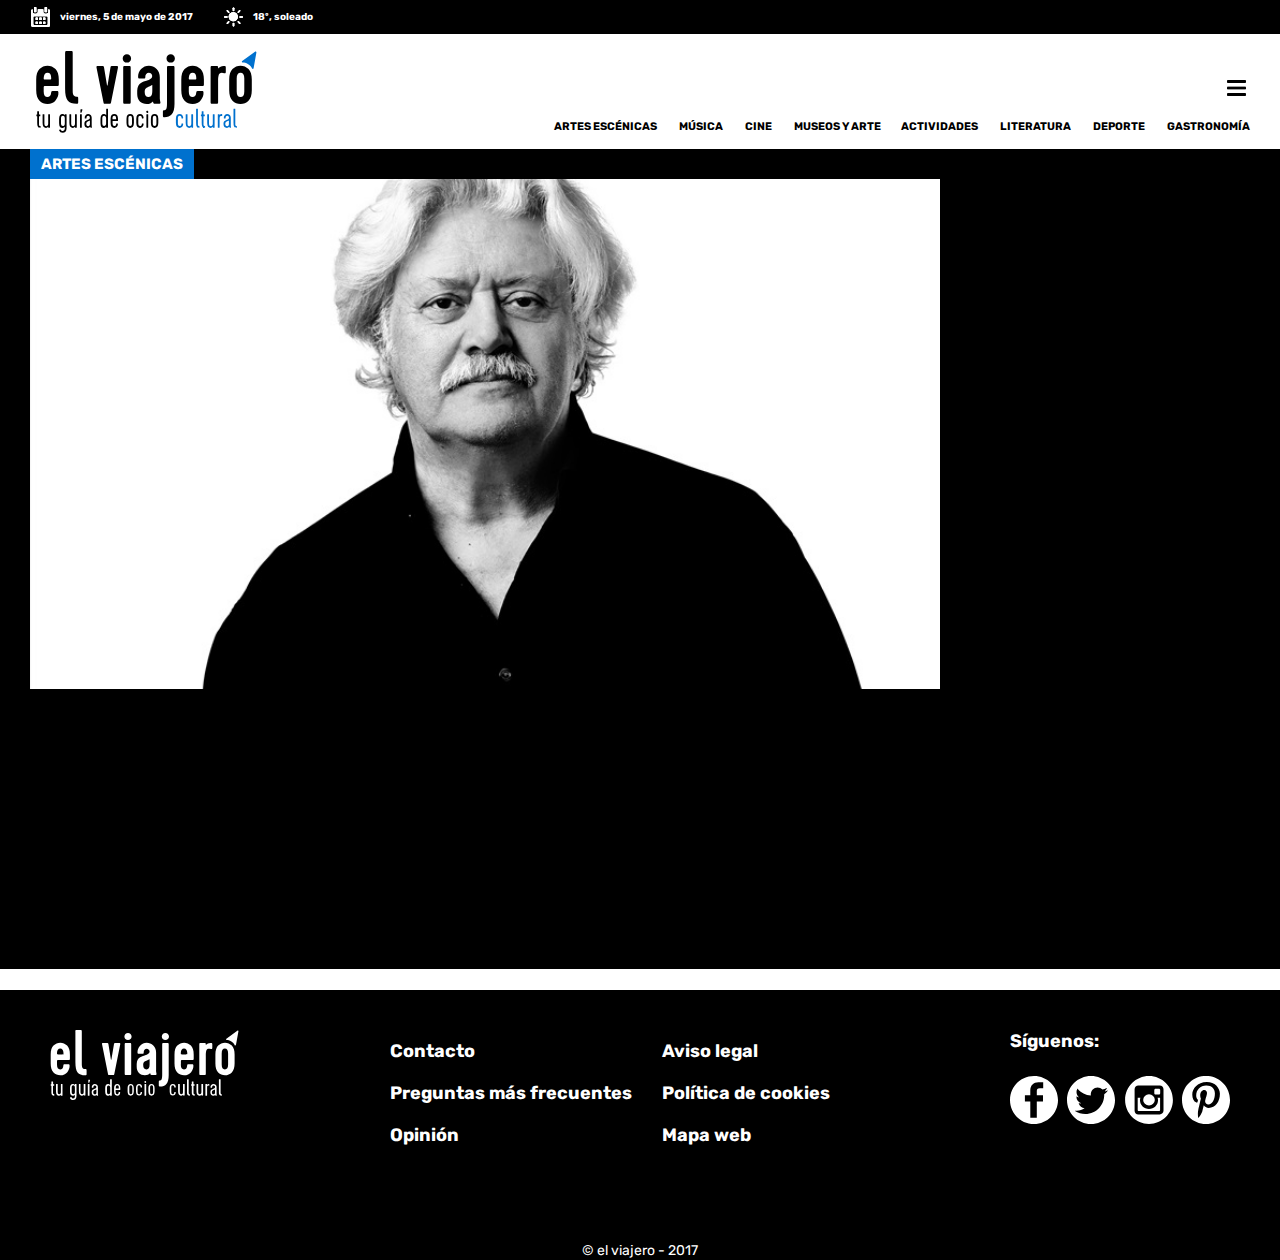
==== article.html @ 377ce52d "Pàgina detall d'article afegida." ====
<!DOCTYPE html>
<!--[if lt IE 7]>      <html class="no-js lt-ie9 lt-ie8 lt-ie7" lang=""> <![endif]-->
<!--[if IE 7]>         <html class="no-js lt-ie9 lt-ie8" lang=""> <![endif]-->
<!--[if IE 8]>         <html class="no-js lt-ie9" lang=""> <![endif]-->
<!--[if gt IE 8]><!--> <html class="no-js" lang="ca"> <!--<![endif]-->
<html>
  <head>
    <meta charset="utf-8">
    <meta http-equiv="X-UA-Compatible" content="IE=edge,chrome=1">
    <title>el viajero - artículo</title>
    <meta name="description" content="">
    <meta name="viewport" content="width=device-width, initial-scale=1">
    <!--<link rel="apple-touch-icon" href="img/apple-touch-icon.png">-->

    <link rel="stylesheet" href="css/vendor/normalize.min.css">
    <link rel="stylesheet" href="css/style.css">

    <script src="js/vendor/jquery-3.1.1.min.js"></script>
    <script src="js/vendor/modernizr-2.8.3-respond-1.4.2.min.js"></script>
    <script src="js/app.js"></script>

    <link href="https://fonts.googleapis.com/css?family=Rubik:400,700" rel="stylesheet">
  </head>
  <body>
    <div class="menu">
      <div class="statbar">
          <div class="statcontainer">
              <div class="date">
                  <div class="calicon"></div>
                  viernes, 5 de mayo de 2017
              </div>
              <div class="weatherinfo">
                  <div class="weathericon"></div>
                  18º, soleado
              </div>
          </div>
      </div>
      <div class="closeicon"></div>
      <div class="menucontent">
          <nav class="categories">
            <ul>
              <li>
                <a href="#">ARTES ESCÉNICAS</a>
              </li>
              <li>
                <a href="#">MÚSICA</a>
              </li>
              <li>
                <a href="#">CINE</a>
              </li>
              <li>
                <a href="#">MUSEOS Y ARTE</a>
              </li>
            </ul>
            <ul>
              <li>
                <a href="#">ACTIVIDADES</a>
              </li>
              <li>
                <a href="#">LITERATURA</a>
              </li>
              <li>
                <a href="#">DEPORTE</a>
              </li>
              <li>
                <a href="#">GASTRONOMÍA</a>
              </li>
            </ul>
          </nav>
          <form>
            <h3>¿DÓNDE TE ENCUENTRAS?</h3>
            <select name="location" class="locselec">
              <option value="" disabled selected>Localización</option>
              <option value="Barcelona">Barcelona</option>
              <option value="Girona">Girona</option>
              <option value="Lleida">Lleida</option>
              <option value="Tarragona">Tarragona</option>
            </select>
            <h3>DIST. MÁX.:</h3>
            <select name="distance" class="distselec">
              <option value="5">5 km</option>
              <option value="10">10 km</option>
              <option value="15">15 km</option>
              <option value="20">20 km</option>
              <option value="25">25 km</option>
              <option value="30">30 km</option>
            </select>
            <h3>ORDENAR</h3>
            <select name="order" class="orderselec">
              <option value="cerca">Más cerca</option>
              <option value="popular">Popular</option>
              <option value="puntuacion">Puntuación</option>
              <option value="pronto">Pronto</option>
            </select>
          </form>
      </div>
    </div>
    <div class="menubar">
      <div class="menuicon"></div>
      <div class="logo"></div>
      <div class="searchicon"></div>
    </div>
    <header>
        <div class="headwrapper">
            <div class="headimg">
                <div class="catbox">ARTES ESCÉNICAS</div>
            </div>
            <div class="highlight-related">

            </div>
        </div>
    </header>
    <article>
        <h2></h2>
        <h4></h4>
        <p>

        </p>
        <div class="share-article">

        </div>
        <div class="dates-calendar">

        </div>
        <div class="map">

        </div>
        <div class="comments">

        </div>
    </article>
    <footer>
        <div class="footerwrapper">
            <div class="footericon"></div>
            <div class="footerlinks">
              <ul class="footerlist">
                <li><a href="#">Contacto</a></li>
                <li><a href="#">Preguntas más frecuentes</a></li>
                <li><a href="#">Opinión</a></li>
              </ul>
              <ul class="footerlist">
                <li><a href="#">Aviso legal</a></li>
                <li><a href="#">Política de cookies</a></li>
                <li><a href="#">Mapa web</a></li>
              </ul>
            </div>
            <div class="social">
              <h4>Síguenos:</h4>
              <div class="socialicons">
                <div class="facebook"></div>
                <div class="twitter"></div>
                <div class="instagram"></div>
                <div class="pinterest"></div>
              </div>
            </div>
        </div>
        <div class="copyright">
            <span>© el viajero - 2017</span>
        </div>
    </footer>
  </body>
</html>
---- css/style.css ----
/* Universal box-sizing */

html {
    box-sizing: border-box;
    -webkit-box-sizing: border-box;
    -moz-box-sizing: border-box;
}

*, *:before, *:after {
    box-sizing: inherit;
    -webkit-box-sizing: inherit;
    -moz-box-sizing: inherit;
}

body {
    font-family: 'Rubik';
    font-size: 16px;

}

/* ////////////////// MOBILE-FIRST ////////////////// */

/* Estils del menú */

.menu {
    position: fixed;
    top: 0;
    left: -100%;
    width: 100%;
    height: 100vh;
    z-index: 1000;
    background-color: white;
}

.menucontent {
    padding: 0 24px;
}

.statbar {
    width: 100%;
    background-color: black;
}

.statcontainer {
    max-width: 1440px;
    margin: 0 auto;
    height: 34px;
    display: flex;
    justify-content: space-between;
    align-items: center;
}

.date, .weatherinfo {
    font-size: 10px;
    font-weight: 700;
    color: white;
    display: flex;
    align-items: center;
}

.date {
    margin-left: 12px;
}

.weatherinfo {
    margin-right: 12px;
}

.categories {
    display: flex;
    justify-content: space-around;
}

.categories > ul {
    padding: 0;
    margin: 0;
    list-style-type: none;
}

.categories > ul li {
    font-weight: 700;
    font-size: 14px;
    margin: 20px 0;
}

.categories > ul li a {
    text-decoration: none;
    color: black;
}

.open {
    left: 0;
}

.calicon, .weathericon {
    width: 20px;
    height: 20px;
    display: inline-block;
    margin-right: 10px;
}

.calicon {
    background: url(../img/calendar.svg) center no-repeat;
}

.weathericon {
    background: url(../img/sun.svg) center no-repeat;
}

.closeicon {
    width: 22px;
    height: 22px;
    background: url(../img/close.svg) center no-repeat;
    margin: 18px 12px;
}

select {
    -webkit-appearance: none;
    background-color: white;
    background: url(../img/down.svg) no-repeat right center;
    background-size: 20px 20px;
    height: 34px;
    border: none;
    border-radius: 0;
    border-bottom: 3px solid black;
}

.locselec, .orderselec {
    width: 100%;
}

.distselec {
    width: 147px;
}

/* Estils de la pàgina */

.menubar {
    position: fixed;
    top: 0;
    height: 75px;
    width: 100%;
    display: flex;
    justify-content: space-between;
    align-items: center;
    background-color: white;
    z-index: 999;
}

.menuicon {
    width: 19px;
    height: 22px;
    background: url(../img/menu.svg) center no-repeat;
    vertical-align: middle;
    margin-left: 20px;
}

.logo {
    width: 139px;
    height: 41px;
    background: url(../img/logo_S.svg) center no-repeat;
    vertical-align: middle;
}

.searchicon {
    width: 22px;
    height: 26px;
    background: url(../img/search.svg) center no-repeat;
    vertical-align: middle;
    margin-right: 20px;
}

header {
    width: 100%;
    overflow: hidden;
}

.headimg {
    width: 100%;
    height: 100vh;
    margin-top: 75px;
    background: url(../img/mariogas.jpg) center no-repeat;
    background-size: cover;
    position: relative;
    z-index: -1;
}

.headbox {
    position: absolute;
    bottom: 75px;
    left: 0;
    height: 21vh;
    background-color: rgba(0, 0,0, .75);
    padding: 15px 12px;
}

.linkcontainer {
    height: 100%;
    display: flex;
    align-items: center;
}

.catbox {
    width: 164px;
    height: 30px;
    font-weight: 700;
    font-size: 15px;
    color: white;
    background-color: #0071CE;
    margin-top: -30px;
    display: flex;
    align-items: center;
    justify-content: center;
}

.mainlink {
    text-decoration: none;
    font-weight: 700;
    font-size: 25px;
    color: white;
}

.highlight {
    width: 100%;
    overflow: hidden;
    background-color: black;
    color: white;
    padding: 40px 0 200px 0;
    margin-top: -75px;
}

.topsemanal, .opinion, .planes {
    height: 24vh;
    margin: 0 12px 20px 12px;
    display: flex;
    align-items: center;
}

.topsemanal {
    background:
        linear-gradient(
      rgba(0, 0, 0, 0.25),
      rgba(0, 0, 0, 0.25)
    ),
        url(../img/topsemanal.jpg) center no-repeat;
    background-size: cover;
}

.opinion {
    background:
    linear-gradient(
      rgba(0, 0, 0, 0.25),
      rgba(0, 0, 0, 0.25)
    ), url(../img/opinion.jpg) center no-repeat;
    background-size: cover;
}

.planes {
    background:
    linear-gradient(
      rgba(0, 0, 0, 0.25),
      rgba(0, 0, 0, 0.25)
    ),
    url(../img/planes.jpg) center no-repeat;
    background-size: cover;
}

.hlink {
    text-decoration: none;
    color: white;
    font-size: 35px;
    font-weight: 700;
    vertical-align: middle;
    margin-left: 20px;
}

section {
    padding: 0 12px;
}

section > h3 {
    font-size: 26px;
}

.popular {
    margin-top: -180px;
    color: white;
}

/* --- Miniatures articles / events --- */

.imagebox {
    height: 320px;
    position: relative;
    margin: 40px 0;
    background-color: #eee;
}

.elementbox {
    position: absolute;
    bottom: 0;
    left: 0;
    width: 100%;
    height: 110px;
    background-color: rgba(0, 0,0, .75);
    padding: 15px 12px;
}

.element-link-container {
    height: 100%;
    display: flex;
    align-items: center;
}

.catbox-small {
    width: 164px;
    height: 30px;
    font-weight: 700;
    font-size: 15px;
    color: white;
    background-color: #0071CE;
    margin-top: -30px;
    display: flex;
    align-items: center;
    justify-content: center;
}

.element-link {
    text-decoration: none;
    font-weight: 700;
    font-size: 25px;
    color: white;
}

/* --- Footer --- */

footer {
    background-color: black;
}

.footerwrapper {
    width: 100%;
    height: 100vh;
    background-color: black;
    padding: 40px 50px 20px 50px;
    display: flex;
    flex-direction: column;
    justify-content: space-between;
}

.copyright {
    float: none;
    margin: 0 auto;
    text-align: center;
}

.copyright > span {
    font-size: 14px;
    color: white;
    align-self: center;
}

.footerlist {
    list-style-type: none;
    padding: 0;
    margin: 0;
}

.footerlist li {
    padding: 10px 0;
}

.footerlist li a {
    text-decoration: none;
    font-weight: 700;
    font-size: 18px;
    color: white;
}

.footericon {
    width: 189px;
    height: 70px;
    background: url(../img/logo_footer.svg) center no-repeat;
    vertical-align: middle;
    align-self: center;
}

.socialicons {
    width: 220px;
    margin: 0 auto;
    display: flex;
    align-self: center;
    justify-content: space-between;
}

.social h4 {
    font-weight: 700;
    font-size: 18px;
    color: white;
}

.facebook, .twitter, .instagram, .pinterest {
    width: 48px;
    height: 48px;
}

.facebook {
    background: url(../img/facebook.svg) center no-repeat;
}

.twitter {
    background: url(../img/twitter.svg) center no-repeat;
}

.instagram {
    background: url(../img/instagram.svg) center no-repeat;
}

.pinterest {
    background: url(../img/pinterest.svg) center no-repeat;
}


/* ////////////////// ESTILS RESPONSIVE ////////////////// */

/* ////////////////// TABLET ////////////////// */

@media only screen and (min-width: 768px) {

    .menubar {
        position: relative;
        height: 115px;
        display: block;
    }

    .menuicon {
        position: absolute;
        bottom: 15px;
        right: 34px;
    }

    .logo {
        position: absolute;
        left: 34px;
        bottom: 15px;
        width: 225px;
        height: 84px;
        background: url(../img/logo_L.svg) center no-repeat;
    }

    .searchicon {
        position: absolute;
        right: 60px;
        bottom: 15px;
    }

    .headimg {
        height: 50vh;
        margin-top: 0;
    }

    .headbox {
        height: 160px;
        bottom: 0;
        padding: 15px 28px;
    }

    .mainlink {
        font-size: 36px;
    }

    .highlight {
        display: flex;
        padding: 40px 28px 200px 28px;
        margin-top: 0;
    }

    .topsemanal, .opinion, .planes {
        width: 33%;
        height: 18vh;
    }

    .topsemanal {
        margin-left: 0;
    }

    .planes {
        margin-right: 0;
    }

    .imagebox {
        width: 48%;
        display: inline-block;
        margin: 0 0 40px 0;
    }

    .wrapper {
        display: flex;
        flex-wrap: wrap;
        justify-content: space-between;
    }

    section {
        padding: 0 30px;
    }

    /* --- Footer --- */

    .footerwrapper {
        height: 520px;
    }

    .footericon {
        align-self: baseline;
    }

    .footerlinks {
        align-self: flex-end;
    }

    .social {
        align-self: baseline;
    }

    .copyright {
        float: right;
        margin: -30px 30px 0 0;
    }

    .copyright > span {
        align-self: flex-end;
    }
}

/* ////////////////// DESKTOP ////////////////// */

@media only screen and (min-width: 1024px) {

    /* Estils del menú */

    .menu {
        position: absolute;
        top: 150px;
        left: 0;
        height: 90px;
        display: none;
    }

    .open {
        display: block;
    }

    .closeicon {
        display: none;
    }

    .menucontent {
        max-width: 1440px;
        margin: 0 auto;
        margin-top: 15px;
    }

    .menucontent > form {
        display: flex;
        justify-content: space-between;
        align-items: baseline;
    }

    .menucontent > form > h3 {
        font-size: 16px;
    }

    .locselec {
        max-width: 200px;
    }

    .orderselec {
        max-width: 200px;
    }

    .distselec {
        max-width: 100px;
    }

    /* Estils de la pàgina */

    .statcontainer {
        padding: 0 18px;
        justify-content: flex-start;
    }

    .weatherinfo {
        margin: 0 0 0 30px;
    }

    .menubar {
        max-width: 1440px;
        margin: 0 auto;
    }

    .menuicon {
        bottom: 50px;
    }

    .categories {
        position: absolute;
        bottom: 15px;
        right: 30px;
    }

    .categories > ul {
        display: inline;
    }

    .categories > ul li {
        display: inline;
        margin-left: 20px;
        font-size: 11px;
    }

    header {
        background-color: black;
        height: 820px;
    }

    .headwrapper {
        max-width: 1440px;
        display: flex;
        margin: 0 auto;
        justify-content: space-between;
        padding: 30px 30px 0 30px;
    }

    .headimg {
        max-width: 910px;
        height: 510px;
        margin: 0 30px 0 0;
        z-index: 999;
    }

    .highlight {
        width: 40%;
        margin: 0;
        padding: 0;
        align-self: flex-end;
        flex-wrap: wrap;
        justify-content: space-between;
    }

    .hlink {
        width: 100%;
        margin: 0;
        text-align: center;
    }

    .topsemanal, .opinion {
        width: 48%;
        margin: 0 0 20px 0;
        height: 160px;
    }

    .planes {
        width: 100%;
        margin: 0;
        height: 160px;
    }

    .hlink {
        font-size: 2vw;
    }

    .planes > .hlink {
        font-size: 35px;
    }

    .searchcont {
        width: 100%;
        margin-bottom: 90px;
        display: flex;
        align-items: flex-end;
        justify-content: space-between;
    }

    .searchin {
        width: 90%;
        background-color: rgba(0,0,0,0);
        border: none;
        border-bottom: 3px solid white;
        padding: 10px 10px;
        font-size: 18px;
    }

    .siconwhite {
        width: 26px;
        height: 30px;
        background: url(../img/search_white.svg) center no-repeat;
        vertical-align: middle;
    }

    section {
        max-width: 1440px;
        margin: 0 auto;
    }

    .imagebox {
        width: 32%;
    }

    /* --- Footer --- */

    footer {
        width: 100%;
        background-color: black;
        height: 270px;
    }

    .copyright {
        float: none;
        width: 120px;
        margin: 0 auto;
        text-align: center;
    }

    .footerwrapper {
        max-width: 1440px;
        height: 250px;
        margin: 0 auto;
        display: flex;
        flex-direction: row;
        justify-content: space-between;
    }

    .footerlinks {
        align-self: flex-start;
        display: flex;
    }

    .footerlist {
        margin-right: 30px;
    }

    .social {
        align-self: flex-start;
    }

    .social > h4 {
        margin-top: 0;
    }
}

/* ////////////////// BIG DESKTOP +1440px width ////////////////// */


@media only screen and (min-width: 1440px) {
    .hlink {
        font-size: 35px;
    }

    .categories > ul li {
        font-size: 14px;
    }

    .locselec {
        max-width: 280px;
    }

    .orderselec {
        max-width: 280px;
    }

    .distselec {
        max-width: 147px;
    }
}
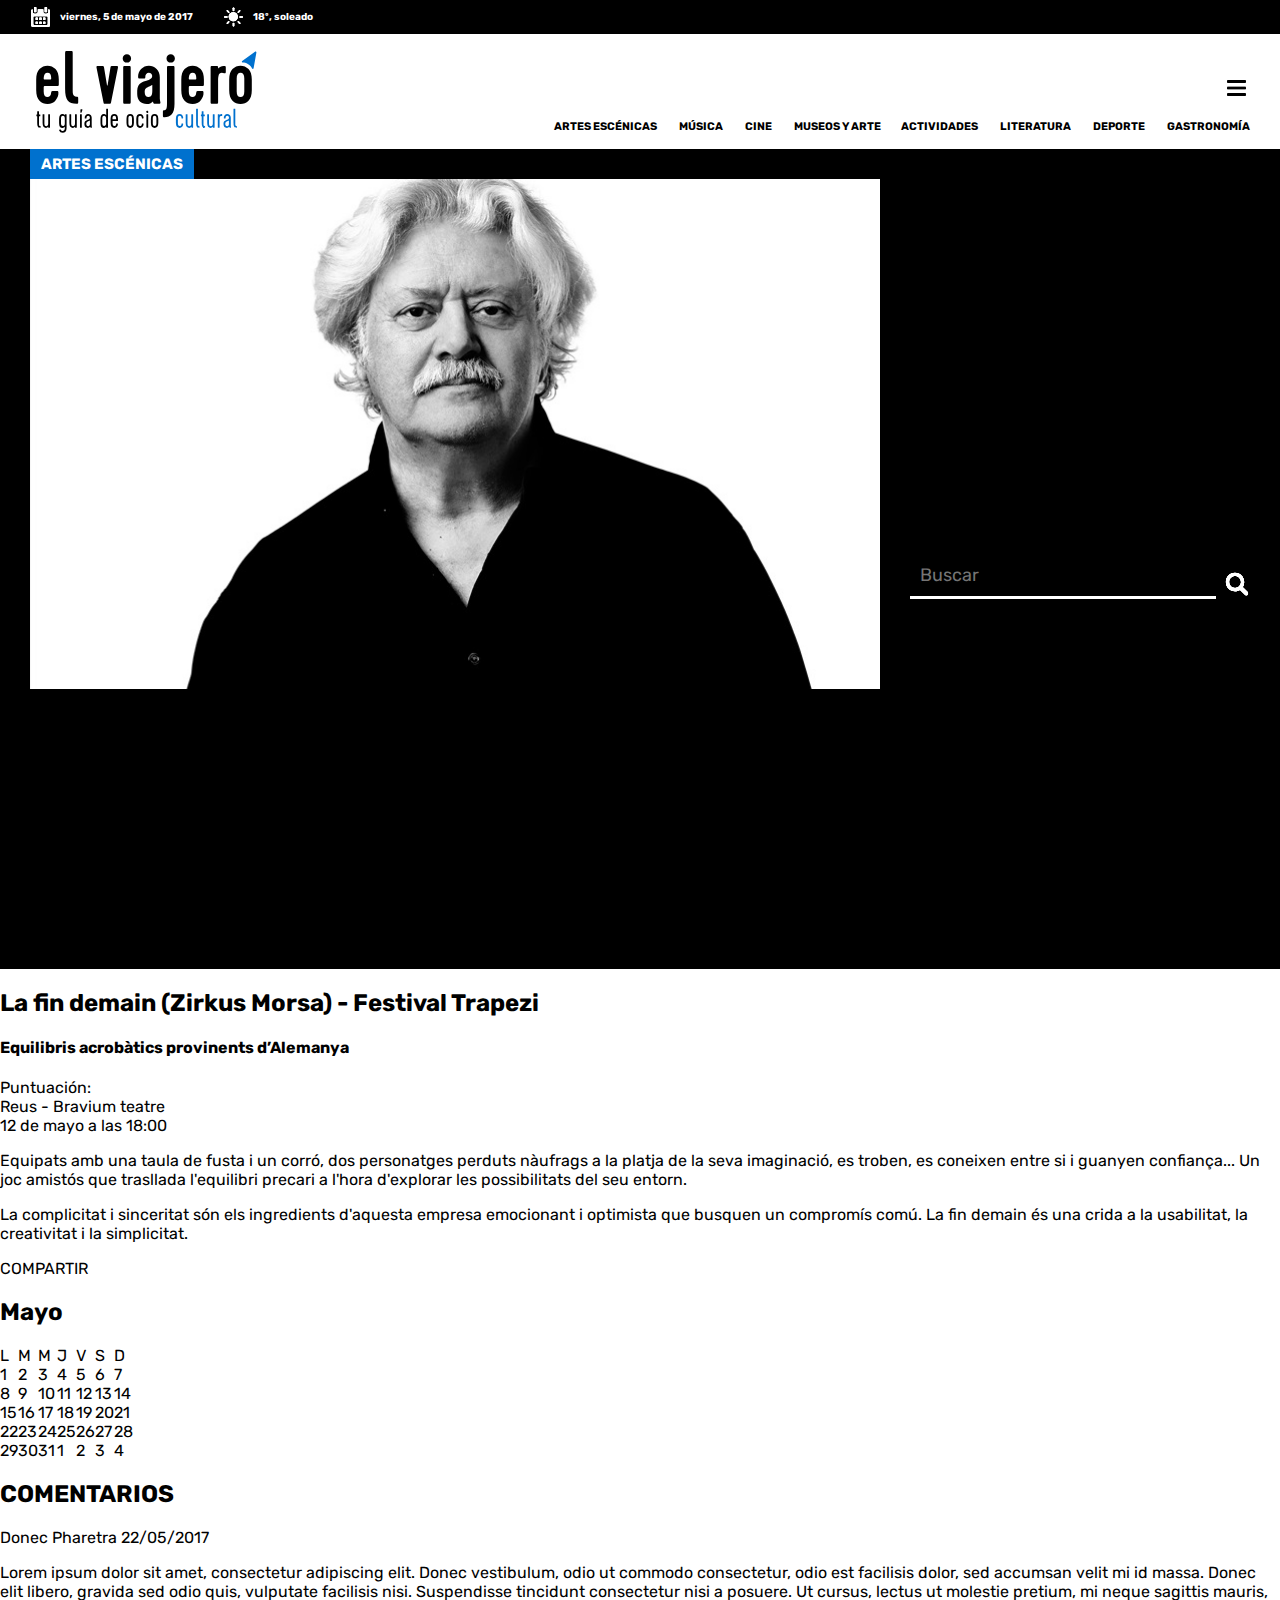
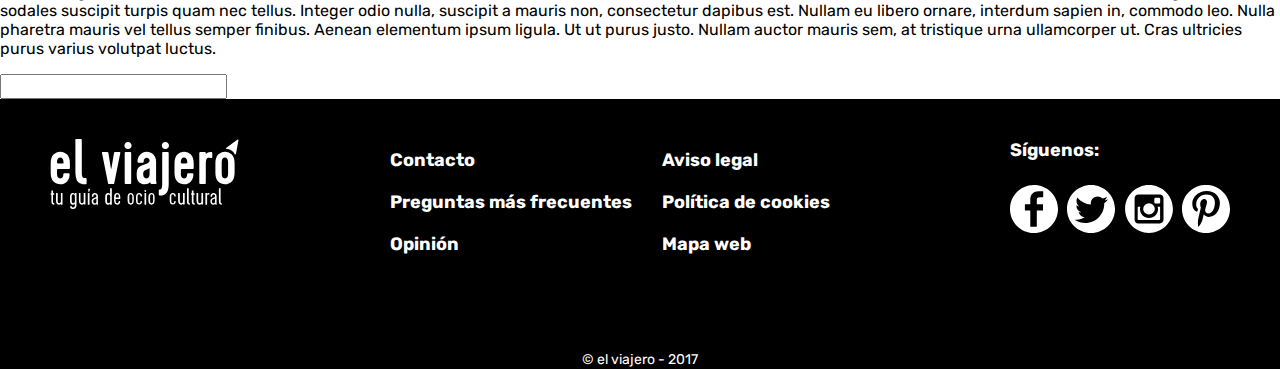
==== commit 417cac94: "Contingut afegit a l'arbre HTML de la pàgina d'article." ====
--- a/article.html
+++ b/article.html
@@ -100,35 +100,134 @@
       <div class="logo"></div>
       <div class="searchicon"></div>
     </div>
-    <header>
+    <header class="articleheader">
         <div class="headwrapper">
             <div class="headimg">
-                <div class="catbox">ARTES ESCÉNICAS</div>
-            </div>
-            <div class="highlight-related">
+                <div class="catbox articlecatbox">ARTES ESCÉNICAS</div>
+            </div>
+            <div class="highlight related">
 
             </div>
         </div>
     </header>
     <article>
-        <h2></h2>
-        <h4></h4>
+        <h2>La fin demain (Zirkus Morsa) - Festival Trapezi</h2>
+        <h4>Equilibris acrobàtics provinents d’Alemanya</h4>
+        <div class="article-data">
+            <div class="article-score">
+                Puntuación:
+            </div>
+            <div class="article-datelocation">
+                <div class="locicon"></div>Reus - Bravium teatre
+                <div class="calcicon-black"></div>12 de mayo a las 18:00
+            </div>
+        </div>
         <p>
-
+            Equipats amb una taula de fusta i un corró, dos personatges perduts nàufrags a la platja de la seva imaginació, es troben, es coneixen entre si i guanyen confiança... Un joc amistós que trasllada l'equilibri precari a l'hora d'explorar les possibilitats del seu entorn.
+        </p>
+        <p>
+            La complicitat i sinceritat són els ingredients d'aquesta empresa emocionant i optimista que busquen un compromís comú. La fin demain és una crida a la usabilitat, la creativitat i la simplicitat.
         </p>
         <div class="share-article">
-
-        </div>
+            COMPARTIR
+            <div class="facebookshare"></div>
+            <div class="twittershare"></div>
+            <div class="pinterestshare"></div>
+        </div>
+    </article>
+    <aside>
         <div class="dates-calendar">
-
+            <div class="calendar">
+                <h2>Mayo</h2>
+                <table>
+                    <thead>
+                        <tr>
+                            <td>L</td>
+                            <td>M</td>
+                            <td>M</td>
+                            <td>J</td>
+                            <td>V</td>
+                            <td>S</td>
+                            <td>D</td>
+                        </tr>
+                    </thead>
+
+                    <tbody>
+                        <tr>
+                            <td>1</td>
+                            <td>2</td>
+                            <td>3</td>
+                            <td>4</td>
+                            <td>5</td>
+                            <td>6</td>
+                            <td>7</td>
+                        </tr>
+                        <tr>
+                            <td>8</td>
+                            <td>9</td>
+                            <td>10</td>
+                            <td>11</td>
+                            <td class="event-day">12</td>
+                            <td>13</td>
+                            <td>14</td>
+                        </tr>
+                        <tr>
+                            <td>15</td>
+                            <td>16</td>
+                            <td>17</td>
+                            <td>18</td>
+                            <td>19</td>
+                            <td>20</td>
+                            <td>21</td>
+                        </tr>
+                        <tr>
+                            <td>22</td>
+                            <td>23</td>
+                            <td>24</td>
+                            <td>25</td>
+                            <td>26</td>
+                            <td>27</td>
+                            <td>28</td>
+                        </tr>
+                        <tr>
+                            <td>29</td>
+                            <td>30</td>
+                            <td>31</td>
+                            <td class="next-month">1</td>
+                            <td class="next-month">2</td>
+                            <td class="next-month">3</td>
+                            <td class="next-month">4</td>
+                        </tr>
+                    </tbody>
+                </table>
+            </div>
         </div>
         <div class="map">
 
         </div>
-        <div class="comments">
-
-        </div>
-    </article>
+    </aside>
+    <div class="comments">
+        <h2>COMENTARIOS</h2>
+        <div class="commentbox">
+            <div class="profilepicture"></div>
+            <div class="userdata">
+                Donec Pharetra
+                22/05/2017
+            </div>
+            <div class="commentbody">
+                <p>
+                    Lorem ipsum dolor sit amet, consectetur adipiscing elit. Donec vestibulum, odio ut commodo consectetur, odio est facilisis dolor, sed accumsan velit mi id massa. Donec elit libero, gravida sed odio quis, vulputate facilisis nisi. Suspendisse tincidunt consectetur nisi a posuere. Ut cursus, lectus ut molestie pretium, mi neque sagittis mauris, sodales suscipit turpis quam nec tellus. Integer odio nulla, suscipit a mauris non, consectetur dapibus est. Nullam eu libero ornare, interdum sapien in, commodo leo. Nulla pharetra mauris vel tellus semper finibus. Aenean elementum ipsum ligula. Ut ut purus justo. Nullam auctor mauris sem, at tristique urna ullamcorper ut. Cras ultricies purus varius volutpat luctus.
+                </p>
+                <div class="upvote"></div>
+                <div class="downvote"></div>
+            </div>
+        </div>
+        <div class="commentinput">
+            <form>
+                <input type="text" />
+            </form>
+        </div>
+    </div>
     <footer>
         <div class="footerwrapper">
             <div class="footericon"></div>
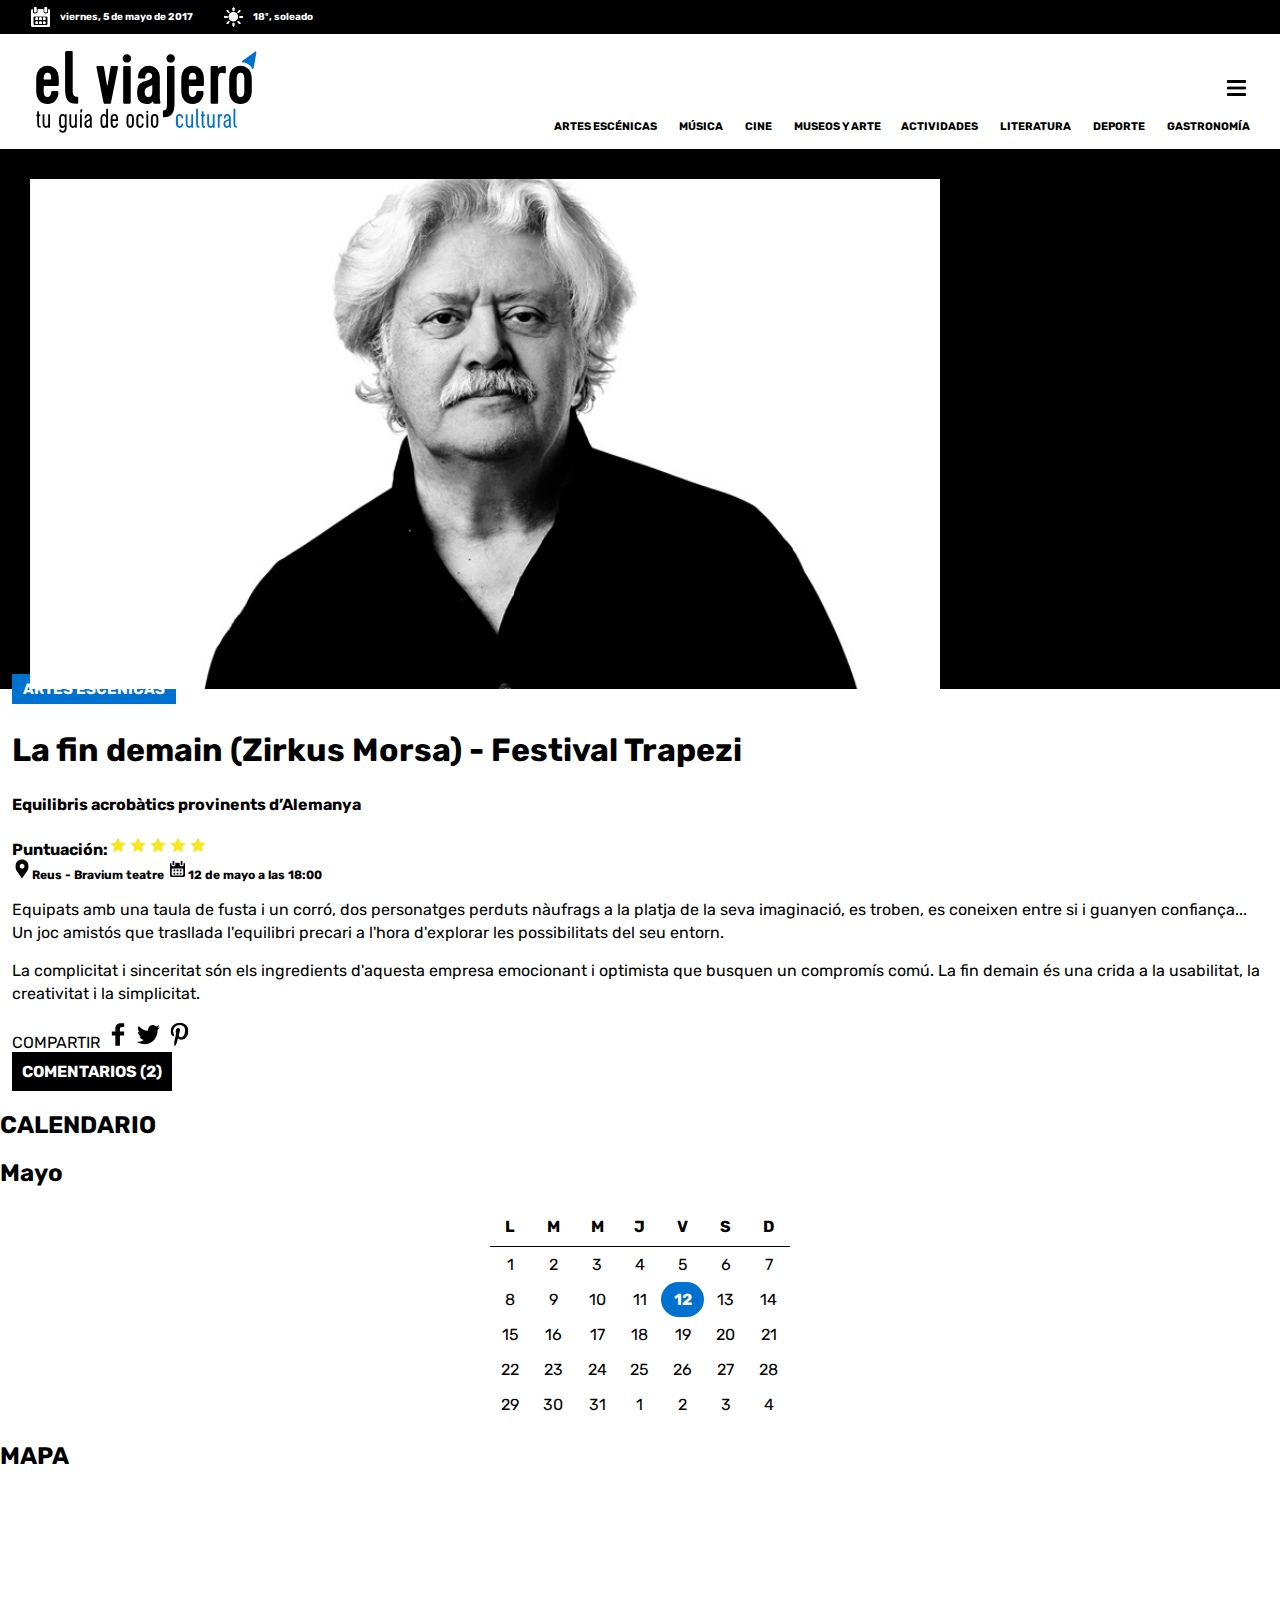
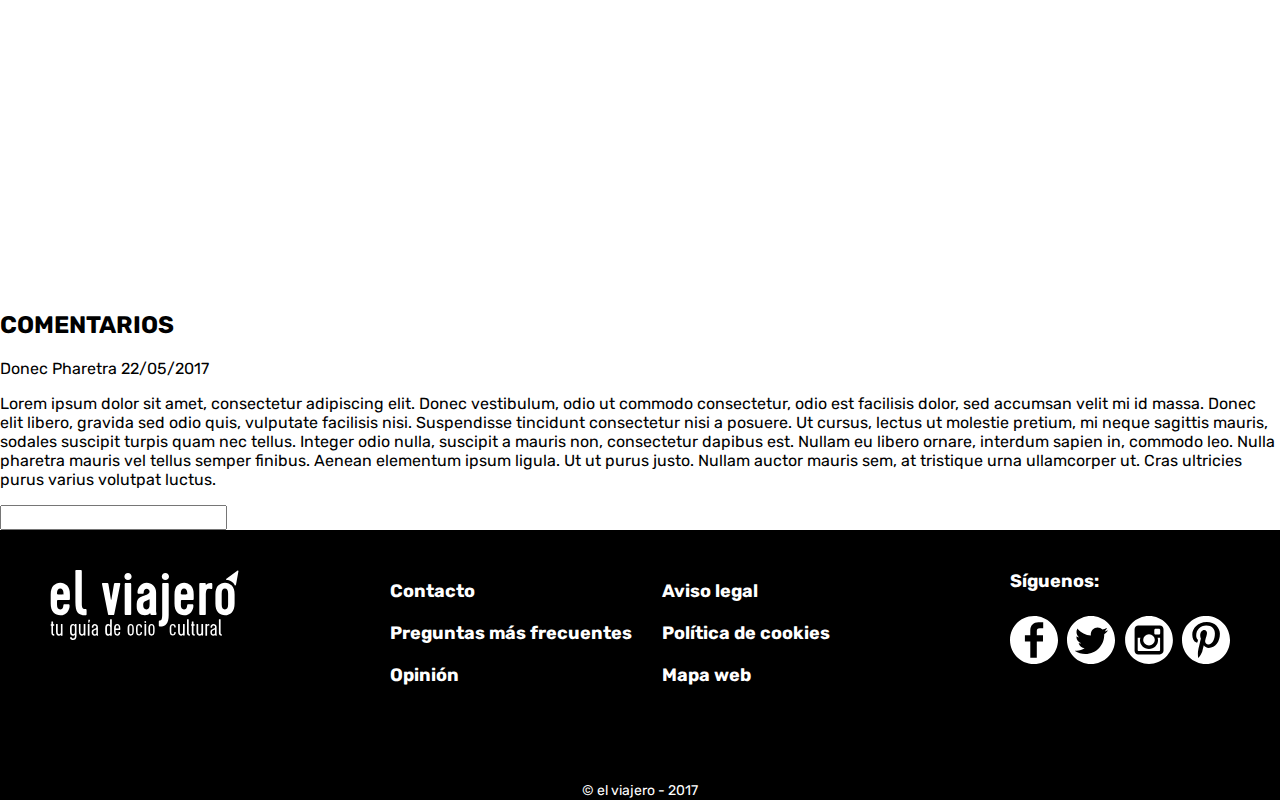
==== commit 47e02cb9: "Elements de l'article afegits." ====
--- a/article.html
+++ b/article.html
@@ -103,23 +103,23 @@
     <header class="articleheader">
         <div class="headwrapper">
             <div class="headimg">
-                <div class="catbox articlecatbox">ARTES ESCÉNICAS</div>
-            </div>
-            <div class="highlight related">
-
-            </div>
+            </div>
+            <!--<div class="highlight related">
+
+            </div>-->
         </div>
     </header>
     <article>
+        <div class="catbox articlecatbox">ARTES ESCÉNICAS</div>
         <h2>La fin demain (Zirkus Morsa) - Festival Trapezi</h2>
         <h4>Equilibris acrobàtics provinents d’Alemanya</h4>
         <div class="article-data">
             <div class="article-score">
-                Puntuación:
+                <strong>Puntuación:</strong><div class="star"></div><div class="star"></div><div class="star"></div><div class="star"></div><div class="star"></div>
             </div>
             <div class="article-datelocation">
-                <div class="locicon"></div>Reus - Bravium teatre
-                <div class="calcicon-black"></div>12 de mayo a las 18:00
+                <div class="locicon"></div><strong>Reus - Bravium teatre</strong>
+                <div class="calicon-black"></div><strong>12 de mayo a las 18:00</strong>
             </div>
         </div>
         <p>
@@ -134,9 +134,11 @@
             <div class="twittershare"></div>
             <div class="pinterestshare"></div>
         </div>
+        <button class="commentbutton">COMENTARIOS (2)</button>
     </article>
     <aside>
         <div class="dates-calendar">
+            <h2>CALENDARIO</h2>
             <div class="calendar">
                 <h2>Mayo</h2>
                 <table>
@@ -203,7 +205,7 @@
             </div>
         </div>
         <div class="map">
-
+            <h2>MAPA</h2>
         </div>
     </aside>
     <div class="comments">
--- a/css/style.css
+++ b/css/style.css
@@ -420,6 +420,114 @@
     background: url(../img/pinterest.svg) center no-repeat;
 }
 
+/* Estils propis de l'article */
+
+.articleheader {
+    height: 60vh;
+}
+
+.articleheader > .headwrapper > .headimg {
+    position: relative;
+    height: 60vh;
+}
+
+.articlecatbox {
+    margin: 0;
+    margin-top: -15px;
+}
+
+article {
+    padding: 0 12px;
+}
+
+article > h2 {
+    font-size: 32px;
+}
+
+article > p {
+    line-height: 1.4;
+}
+
+.article-datelocation > strong {
+    font-size: 12px;
+}
+
+.locicon, .calicon-black, .star {
+    width: 20px;
+    height: 20px;
+    display: inline-block;
+}
+
+.star {
+    background: url(../img/star.svg) center no-repeat;
+}
+
+.locicon {
+    background: url(../img/location.svg) center no-repeat;
+}
+
+.calicon-black {
+    background: url(../img/calendar_blck.svg) center no-repeat;
+}
+
+.facebookshare, .twittershare, .pinterestshare {
+    width: 27px;
+    height: 27px;
+    display: inline-block;
+}
+
+.facebookshare {
+    background: url(../img/facebook_blck.svg) center no-repeat;
+}
+
+.twittershare {
+    background: url(../img/twitter_blck.svg) center no-repeat;
+}
+
+.pinterestshare {
+    background: url(../img/pinterest_blck.svg) center no-repeat;
+}
+
+.calendar > table {
+    margin: 0 auto;
+    width: 300px;
+    text-align: center;
+}
+
+.calendar > table > thead {
+    border-bottom: 1px solid black;
+    font-weight: 700;
+}
+
+thead > tr {
+    height: 40px;
+}
+
+tbody > tr {
+    height: 35px;
+}
+
+.event-day {
+    border-radius: 30px;
+    background-color: #0071CE;
+    color: white;
+    font-weight: 700;
+}
+
+.map {
+    width: 100%;
+    height: 450px;
+}
+
+.commentbutton {
+    outline: none;
+    border: none;
+    background-color: black;
+    color: white;
+    font-weight: 700;
+    padding: 10px 10px;
+}
+
 
 /* ////////////////// ESTILS RESPONSIVE ////////////////// */
 
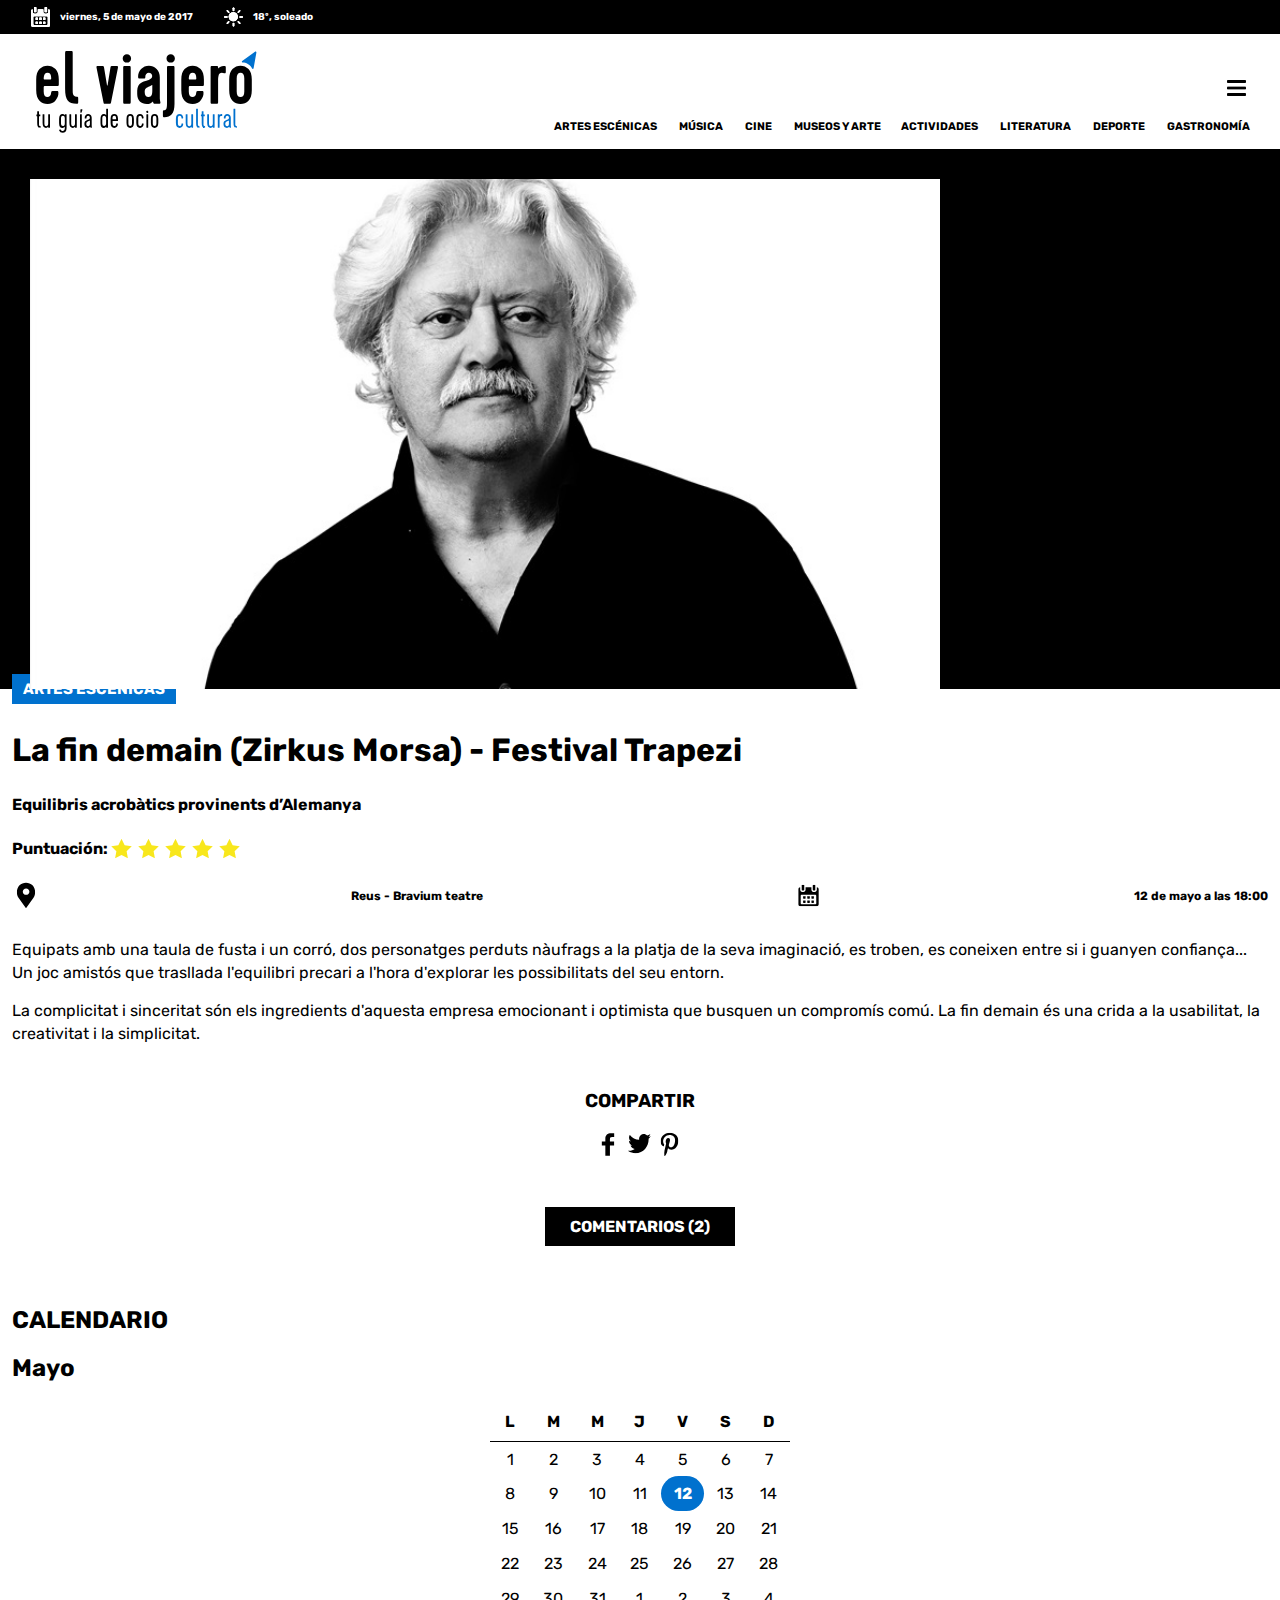
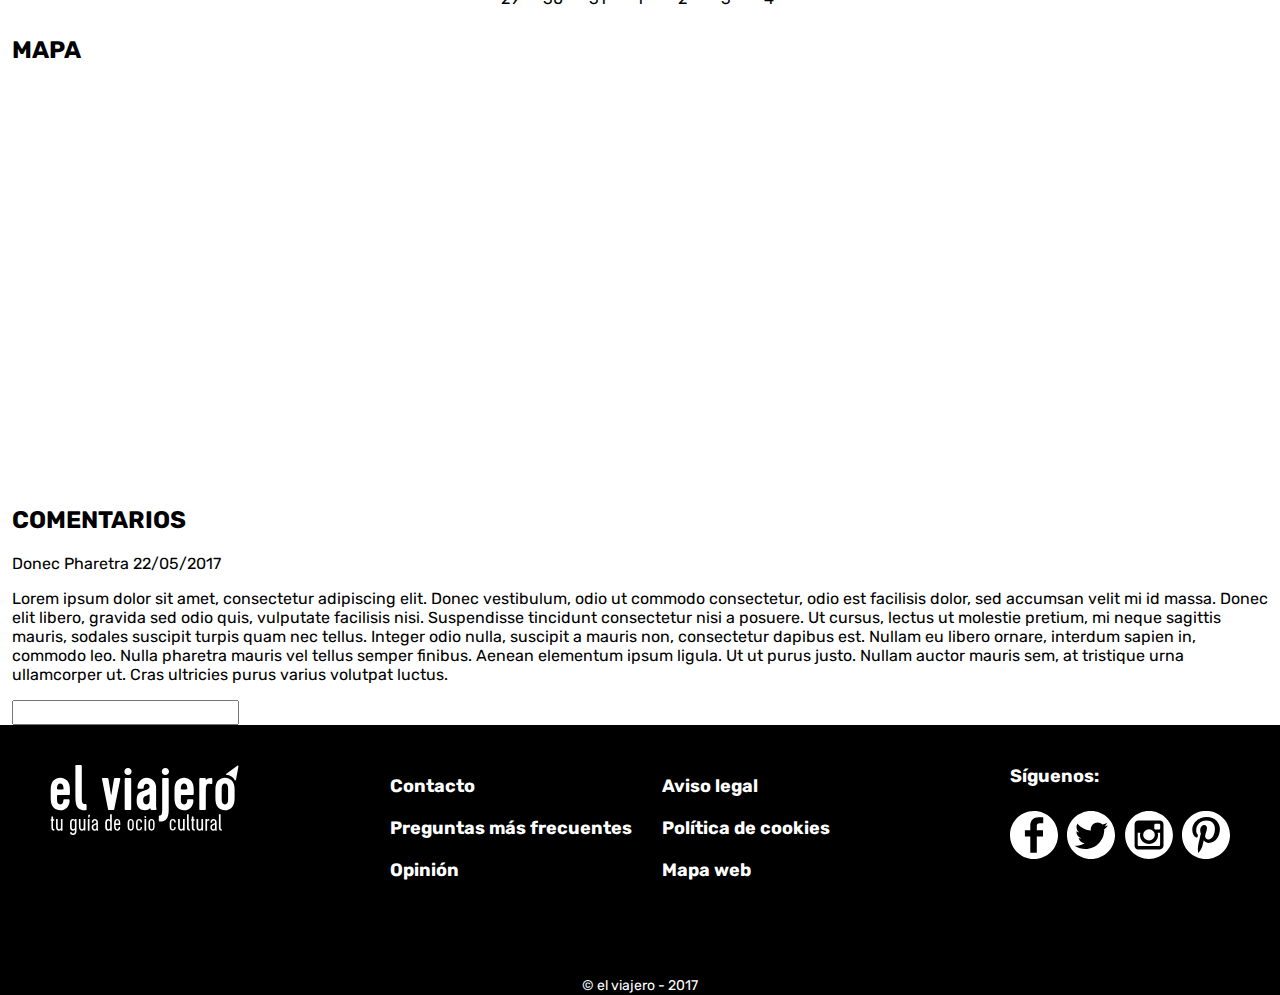
==== commit a3a2add7: "Estil de l'article en versió mòbil acabat." ====
--- a/article.html
+++ b/article.html
@@ -129,12 +129,12 @@
             La complicitat i sinceritat són els ingredients d'aquesta empresa emocionant i optimista que busquen un compromís comú. La fin demain és una crida a la usabilitat, la creativitat i la simplicitat.
         </p>
         <div class="share-article">
-            COMPARTIR
+            <h3>COMPARTIR</h3>
             <div class="facebookshare"></div>
             <div class="twittershare"></div>
             <div class="pinterestshare"></div>
         </div>
-        <button class="commentbutton">COMENTARIOS (2)</button>
+        <a class="commentbutton" href="#com">COMENTARIOS (2)</a>
     </article>
     <aside>
         <div class="dates-calendar">
@@ -208,7 +208,7 @@
             <h2>MAPA</h2>
         </div>
     </aside>
-    <div class="comments">
+    <div class="comments" id="com">
         <h2>COMENTARIOS</h2>
         <div class="commentbox">
             <div class="profilepicture"></div>
--- a/css/style.css
+++ b/css/style.css
@@ -438,6 +438,7 @@
 
 article {
     padding: 0 12px;
+    margin-bottom: 60px;
 }
 
 article > h2 {
@@ -448,13 +449,25 @@
     line-height: 1.4;
 }
 
+.article-score {
+    display: flex;
+    align-items: center;
+}
+
+.article-datelocation {
+    display: flex;
+    align-items: center;
+    justify-content: space-between;
+    margin: 20px 0 30px 0;
+}
+
 .article-datelocation > strong {
     font-size: 12px;
 }
 
 .locicon, .calicon-black, .star {
-    width: 20px;
-    height: 20px;
+    width: 27px;
+    height: 27px;
     display: inline-block;
 }
 
@@ -478,6 +491,7 @@
 
 .facebookshare {
     background: url(../img/facebook_blck.svg) center no-repeat;
+    margin-left: 10px;
 }
 
 .twittershare {
@@ -486,6 +500,15 @@
 
 .pinterestshare {
     background: url(../img/pinterest_blck.svg) center no-repeat;
+}
+
+.share-article {
+    width: 111px;
+    margin: 45px auto;
+}
+
+aside {
+    padding: 0 12px;
 }
 
 .calendar > table {
@@ -520,12 +543,21 @@
 }
 
 .commentbutton {
+    display: block;
+    width: 190px;
+    text-align: center;
     outline: none;
     border: none;
+    text-decoration: none;
     background-color: black;
     color: white;
+    margin: 0 auto;
     font-weight: 700;
     padding: 10px 10px;
+}
+
+.comments {
+    padding: 0 12px;
 }
 
 
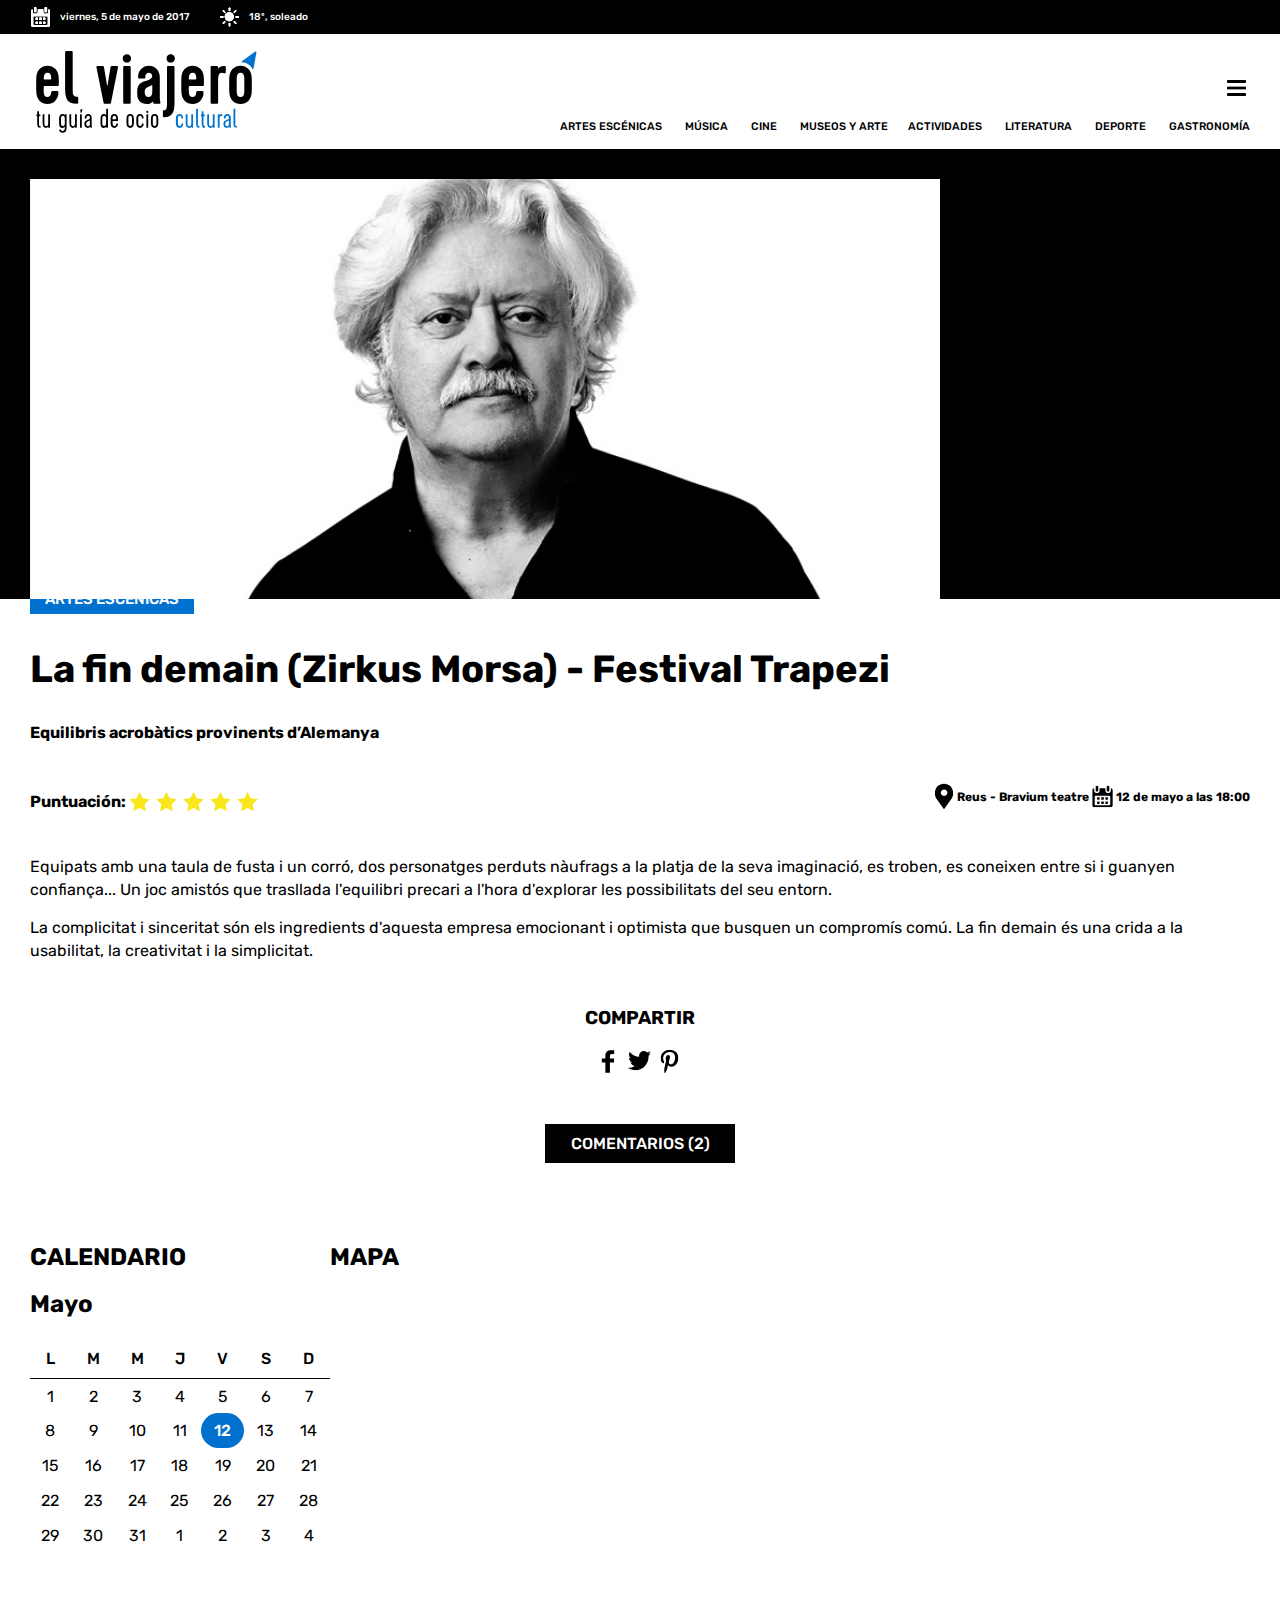
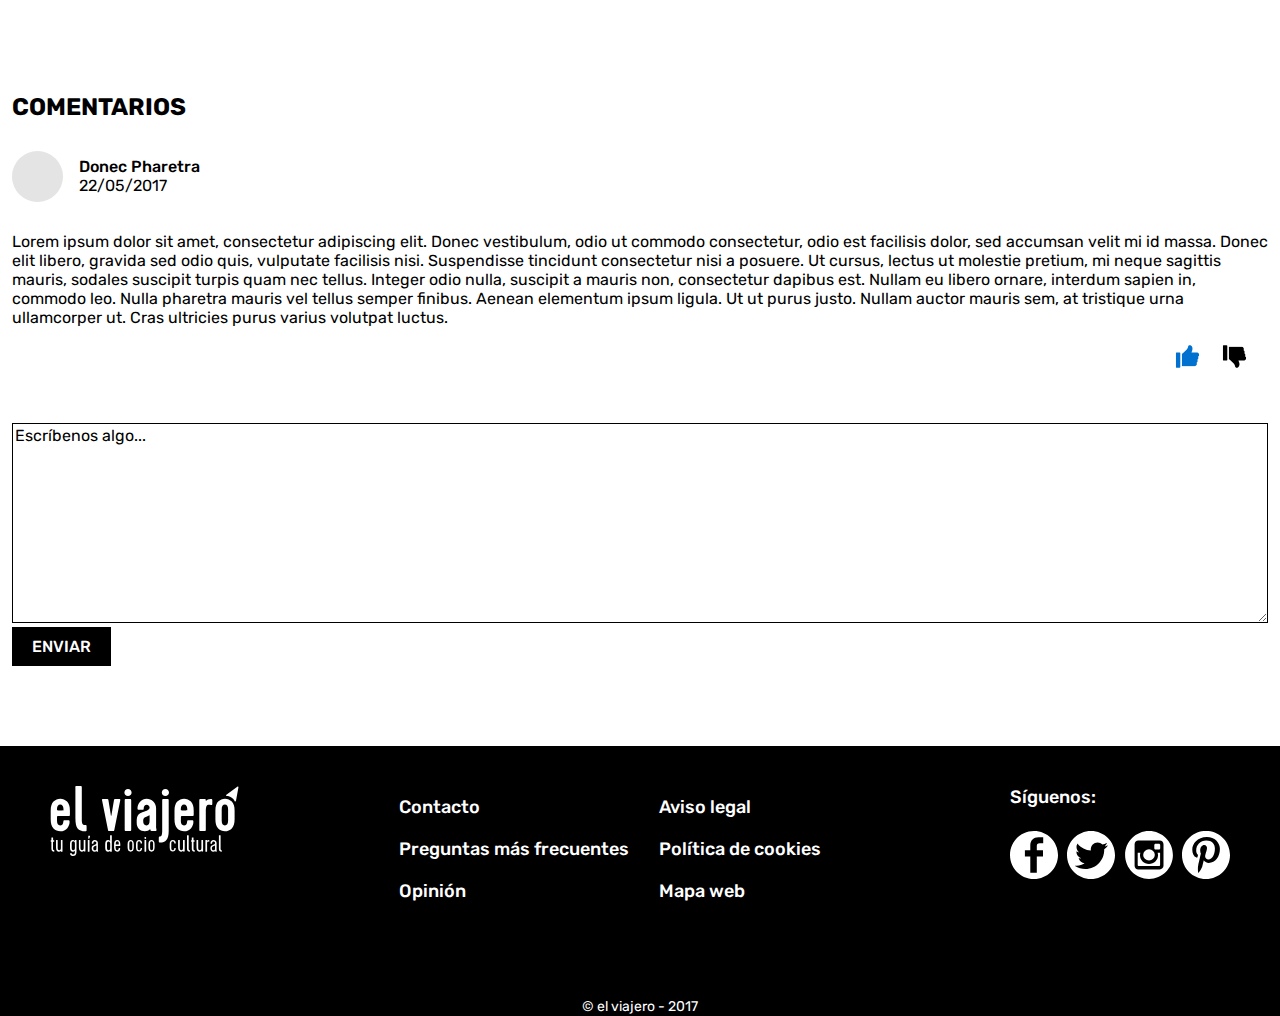
==== commit effa3557: "Responsive mòbil article acabat. Canvis tipogràfics." ====
--- a/article.html
+++ b/article.html
@@ -19,7 +19,7 @@
     <script src="js/vendor/modernizr-2.8.3-respond-1.4.2.min.js"></script>
     <script src="js/app.js"></script>
 
-    <link href="https://fonts.googleapis.com/css?family=Rubik:400,700" rel="stylesheet">
+    <link href="https://fonts.googleapis.com/css?family=Rubik:400,500" rel="stylesheet">
   </head>
   <body>
     <div class="menu">
@@ -211,22 +211,26 @@
     <div class="comments" id="com">
         <h2>COMENTARIOS</h2>
         <div class="commentbox">
-            <div class="profilepicture"></div>
             <div class="userdata">
-                Donec Pharetra
-                22/05/2017
+                <div class="profilepicture"></div>
+                <div class="commentinfo">
+                    <span class="username">Donec Pharetra</span>
+                    <time>22/05/2017</time>
+                </div>
+
             </div>
             <div class="commentbody">
                 <p>
                     Lorem ipsum dolor sit amet, consectetur adipiscing elit. Donec vestibulum, odio ut commodo consectetur, odio est facilisis dolor, sed accumsan velit mi id massa. Donec elit libero, gravida sed odio quis, vulputate facilisis nisi. Suspendisse tincidunt consectetur nisi a posuere. Ut cursus, lectus ut molestie pretium, mi neque sagittis mauris, sodales suscipit turpis quam nec tellus. Integer odio nulla, suscipit a mauris non, consectetur dapibus est. Nullam eu libero ornare, interdum sapien in, commodo leo. Nulla pharetra mauris vel tellus semper finibus. Aenean elementum ipsum ligula. Ut ut purus justo. Nullam auctor mauris sem, at tristique urna ullamcorper ut. Cras ultricies purus varius volutpat luctus.
                 </p>
+                <div class="downvote"></div>
                 <div class="upvote"></div>
-                <div class="downvote"></div>
             </div>
         </div>
         <div class="commentinput">
             <form>
-                <input type="text" />
+                <textarea name="writecomment">Escríbenos algo...</textarea>
+                <button type="send">ENVIAR</button>
             </form>
         </div>
     </div>
--- a/css/style.css
+++ b/css/style.css
@@ -52,7 +52,7 @@
 
 .date, .weatherinfo {
     font-size: 10px;
-    font-weight: 700;
+    font-weight: 500;
     color: white;
     display: flex;
     align-items: center;
@@ -78,7 +78,7 @@
 }
 
 .categories > ul li {
-    font-weight: 700;
+    font-weight: 500;
     font-size: 14px;
     margin: 20px 0;
 }
@@ -203,7 +203,7 @@
 .catbox {
     width: 164px;
     height: 30px;
-    font-weight: 700;
+    font-weight: 500;
     font-size: 15px;
     color: white;
     background-color: #0071CE;
@@ -215,7 +215,7 @@
 
 .mainlink {
     text-decoration: none;
-    font-weight: 700;
+    font-weight: 500;
     font-size: 25px;
     color: white;
 }
@@ -269,7 +269,7 @@
     text-decoration: none;
     color: white;
     font-size: 35px;
-    font-weight: 700;
+    font-weight: 500;
     vertical-align: middle;
     margin-left: 20px;
 }
@@ -315,7 +315,7 @@
 .catbox-small {
     width: 164px;
     height: 30px;
-    font-weight: 700;
+    font-weight: 500;
     font-size: 15px;
     color: white;
     background-color: #0071CE;
@@ -327,7 +327,7 @@
 
 .element-link {
     text-decoration: none;
-    font-weight: 700;
+    font-weight: 500;
     font-size: 25px;
     color: white;
 }
@@ -372,7 +372,7 @@
 
 .footerlist li a {
     text-decoration: none;
-    font-weight: 700;
+    font-weight: 500;
     font-size: 18px;
     color: white;
 }
@@ -394,7 +394,7 @@
 }
 
 .social h4 {
-    font-weight: 700;
+    font-weight: 500;
     font-size: 18px;
     color: white;
 }
@@ -519,7 +519,7 @@
 
 .calendar > table > thead {
     border-bottom: 1px solid black;
-    font-weight: 700;
+    font-weight: 500;
 }
 
 thead > tr {
@@ -534,7 +534,7 @@
     border-radius: 30px;
     background-color: #0071CE;
     color: white;
-    font-weight: 700;
+    font-weight: 500;
 }
 
 .map {
@@ -552,12 +552,79 @@
     background-color: black;
     color: white;
     margin: 0 auto;
-    font-weight: 700;
+    font-weight: 500;
     padding: 10px 10px;
 }
 
 .comments {
     padding: 0 12px;
+}
+
+.commentbox {
+    padding-bottom: 80px;
+}
+
+.profilepicture {
+    display: inline-block;
+    width: 51px;
+    height: 51px;
+    background-color: #e4e4e4;
+    border-radius: 100px;
+}
+
+.userdata {
+    display: flex;
+    align-items: center;
+    margin: 30px 0 30px 0;
+}
+
+.commentinfo {
+  display: inline-block;
+  margin-left: 16px;
+}
+
+.username {
+    font-weight: 500;
+    display: block;
+}
+
+time {
+    display: block;
+}
+
+.upvote, .downvote {
+    width: 27px;
+    height: 27px;
+    display: inline-block;
+    float: right;
+    margin-right: 20px;
+}
+
+.upvote {
+    background: url(../img/thumbsup.svg) center no-repeat;
+}
+
+.downvote {
+    background: url(../img/thumbsdown.svg) center no-repeat;
+}
+
+.commentinput {
+    padding-bottom: 80px;
+}
+
+textarea {
+    width: 100%;
+    height: 200px;
+    border: 1px solid black;
+}
+
+button {
+    outline: none;
+    border: none;
+    padding: 10px 20px;
+    background-color: black;
+    color: white;
+    font-weight: 500;
 }
 
 
@@ -670,6 +737,31 @@
     .copyright > span {
         align-self: flex-end;
     }
+
+    /* Estils propis de l'article */
+
+    .articleheader {
+        height: 50vh;
+    }
+
+    article {
+        padding: 0 30px;
+    }
+
+    article > h2 {
+        font-size: 38px;
+    }
+
+    .article-data {
+        display: flex;
+        justify-content: space-between;
+        align-items: center;
+    }
+
+    aside {
+        padding: 0 30px;
+        display: flex;
+    }
 }
 
 /* ////////////////// DESKTOP ////////////////// */
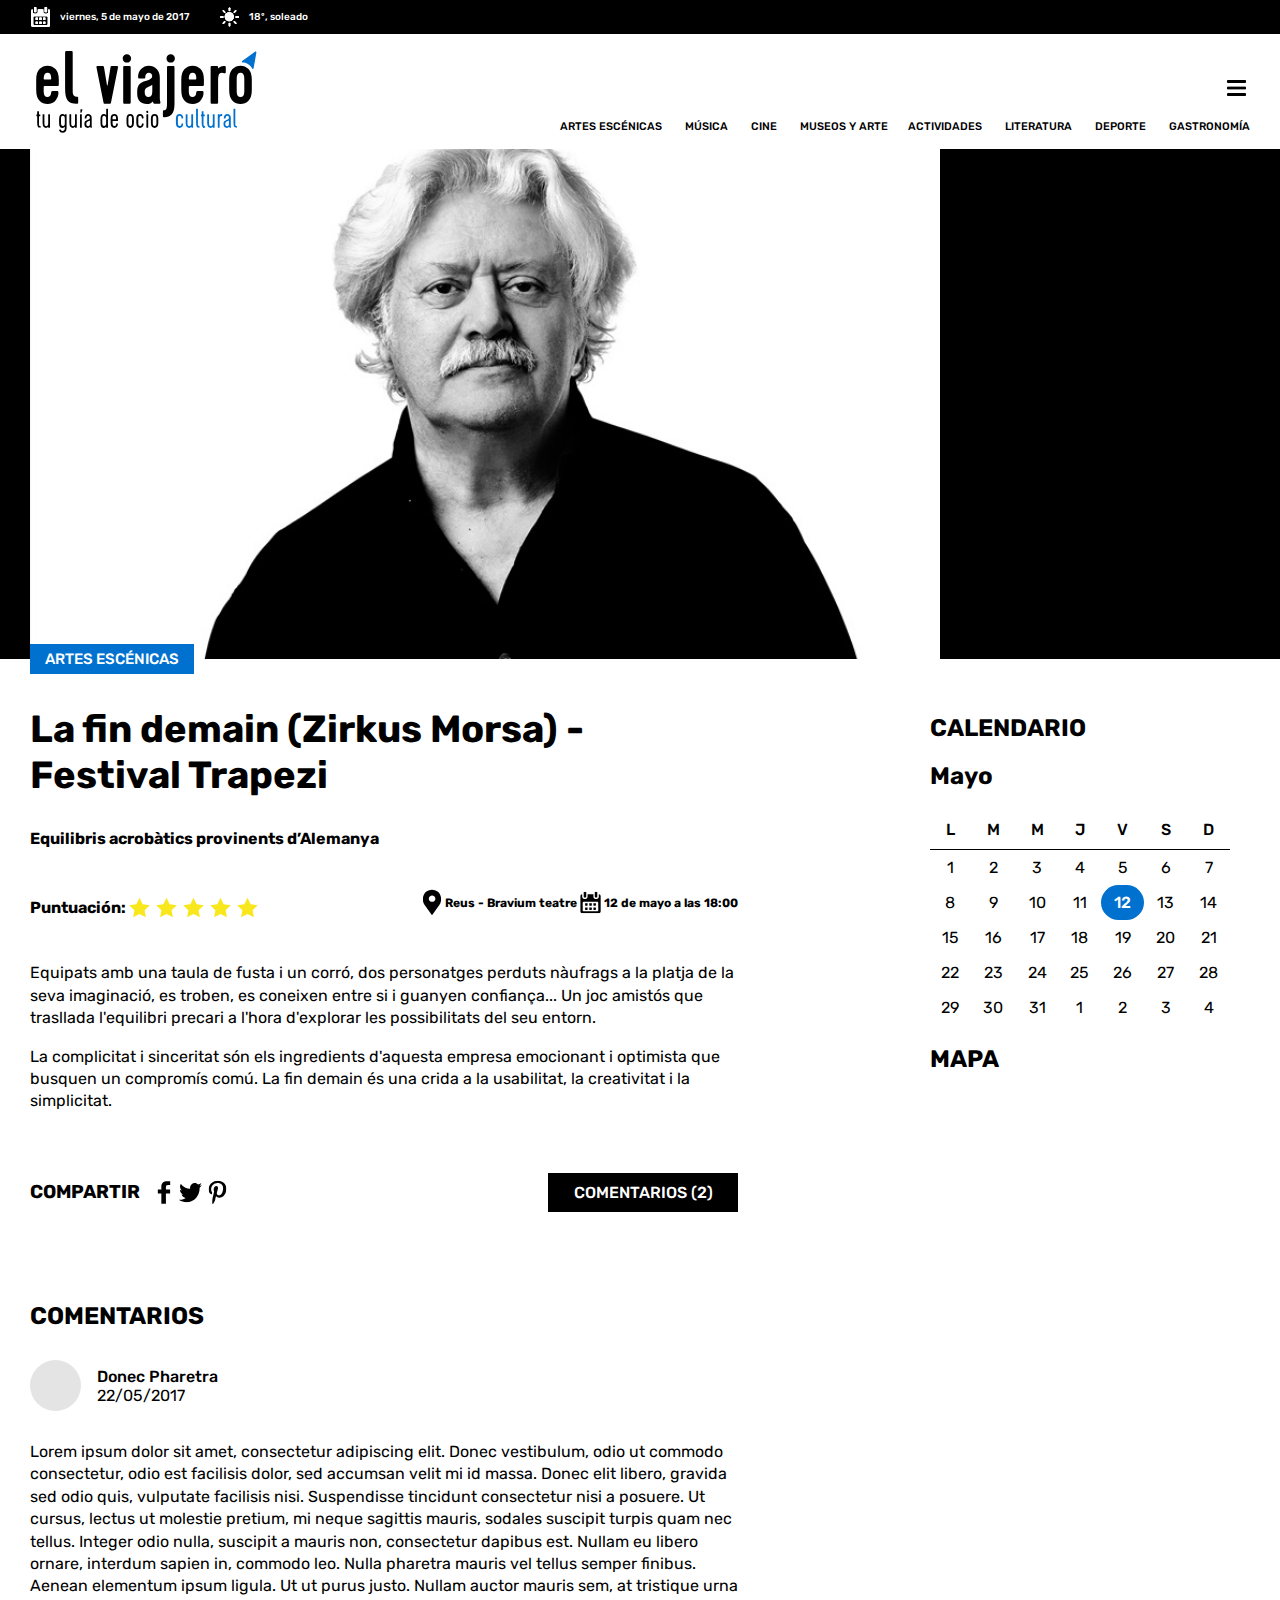
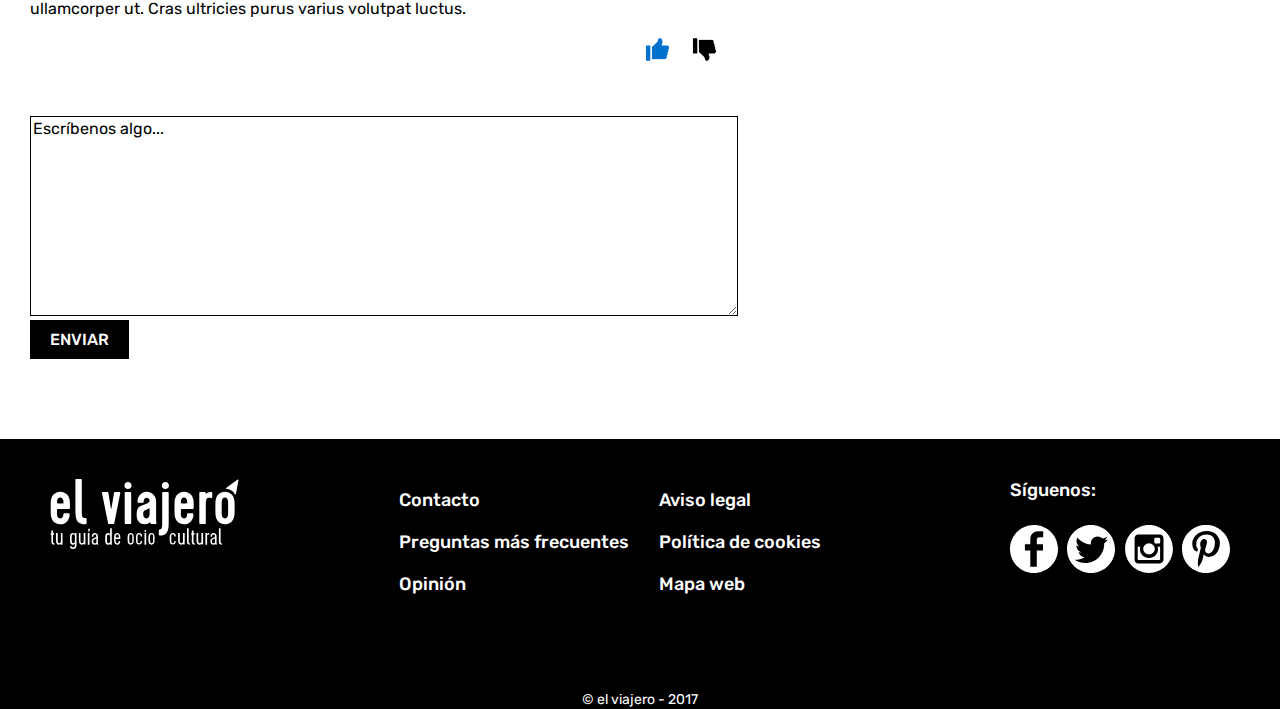
==== commit 38ddc7a6: "Responsive de l'article sense secció d'interessos acabat." ====
--- a/article.html
+++ b/article.html
@@ -101,7 +101,7 @@
       <div class="searchicon"></div>
     </div>
     <header class="articleheader">
-        <div class="headwrapper">
+        <div class="headwrapper-article">
             <div class="headimg">
             </div>
             <!--<div class="highlight related">
@@ -109,129 +109,131 @@
             </div>-->
         </div>
     </header>
-    <article>
-        <div class="catbox articlecatbox">ARTES ESCÉNICAS</div>
-        <h2>La fin demain (Zirkus Morsa) - Festival Trapezi</h2>
-        <h4>Equilibris acrobàtics provinents d’Alemanya</h4>
-        <div class="article-data">
-            <div class="article-score">
-                <strong>Puntuación:</strong><div class="star"></div><div class="star"></div><div class="star"></div><div class="star"></div><div class="star"></div>
-            </div>
-            <div class="article-datelocation">
-                <div class="locicon"></div><strong>Reus - Bravium teatre</strong>
-                <div class="calicon-black"></div><strong>12 de mayo a las 18:00</strong>
-            </div>
-        </div>
-        <p>
-            Equipats amb una taula de fusta i un corró, dos personatges perduts nàufrags a la platja de la seva imaginació, es troben, es coneixen entre si i guanyen confiança... Un joc amistós que trasllada l'equilibri precari a l'hora d'explorar les possibilitats del seu entorn.
-        </p>
-        <p>
-            La complicitat i sinceritat són els ingredients d'aquesta empresa emocionant i optimista que busquen un compromís comú. La fin demain és una crida a la usabilitat, la creativitat i la simplicitat.
-        </p>
-        <div class="share-article">
-            <h3>COMPARTIR</h3>
-            <div class="facebookshare"></div>
-            <div class="twittershare"></div>
-            <div class="pinterestshare"></div>
-        </div>
-        <a class="commentbutton" href="#com">COMENTARIOS (2)</a>
-    </article>
-    <aside>
-        <div class="dates-calendar">
-            <h2>CALENDARIO</h2>
-            <div class="calendar">
-                <h2>Mayo</h2>
-                <table>
-                    <thead>
-                        <tr>
-                            <td>L</td>
-                            <td>M</td>
-                            <td>M</td>
-                            <td>J</td>
-                            <td>V</td>
-                            <td>S</td>
-                            <td>D</td>
-                        </tr>
-                    </thead>
-
-                    <tbody>
-                        <tr>
-                            <td>1</td>
-                            <td>2</td>
-                            <td>3</td>
-                            <td>4</td>
-                            <td>5</td>
-                            <td>6</td>
-                            <td>7</td>
-                        </tr>
-                        <tr>
-                            <td>8</td>
-                            <td>9</td>
-                            <td>10</td>
-                            <td>11</td>
-                            <td class="event-day">12</td>
-                            <td>13</td>
-                            <td>14</td>
-                        </tr>
-                        <tr>
-                            <td>15</td>
-                            <td>16</td>
-                            <td>17</td>
-                            <td>18</td>
-                            <td>19</td>
-                            <td>20</td>
-                            <td>21</td>
-                        </tr>
-                        <tr>
-                            <td>22</td>
-                            <td>23</td>
-                            <td>24</td>
-                            <td>25</td>
-                            <td>26</td>
-                            <td>27</td>
-                            <td>28</td>
-                        </tr>
-                        <tr>
-                            <td>29</td>
-                            <td>30</td>
-                            <td>31</td>
-                            <td class="next-month">1</td>
-                            <td class="next-month">2</td>
-                            <td class="next-month">3</td>
-                            <td class="next-month">4</td>
-                        </tr>
-                    </tbody>
-                </table>
-            </div>
-        </div>
-        <div class="map">
-            <h2>MAPA</h2>
-        </div>
-    </aside>
-    <div class="comments" id="com">
-        <h2>COMENTARIOS</h2>
-        <div class="commentbox">
-            <div class="userdata">
-                <div class="profilepicture"></div>
-                <div class="commentinfo">
-                    <span class="username">Donec Pharetra</span>
-                    <time>22/05/2017</time>
-                </div>
-
-            </div>
-            <div class="commentbody">
-                <p>
-                    Lorem ipsum dolor sit amet, consectetur adipiscing elit. Donec vestibulum, odio ut commodo consectetur, odio est facilisis dolor, sed accumsan velit mi id massa. Donec elit libero, gravida sed odio quis, vulputate facilisis nisi. Suspendisse tincidunt consectetur nisi a posuere. Ut cursus, lectus ut molestie pretium, mi neque sagittis mauris, sodales suscipit turpis quam nec tellus. Integer odio nulla, suscipit a mauris non, consectetur dapibus est. Nullam eu libero ornare, interdum sapien in, commodo leo. Nulla pharetra mauris vel tellus semper finibus. Aenean elementum ipsum ligula. Ut ut purus justo. Nullam auctor mauris sem, at tristique urna ullamcorper ut. Cras ultricies purus varius volutpat luctus.
-                </p>
-                <div class="downvote"></div>
-                <div class="upvote"></div>
-            </div>
-        </div>
-        <div class="commentinput">
-            <form>
-                <textarea name="writecomment">Escríbenos algo...</textarea>
-                <button type="send">ENVIAR</button>
-            </form>
+    <div class="content-main">
+        <article>
+            <div class="catbox articlecatbox">ARTES ESCÉNICAS</div>
+            <h2>La fin demain (Zirkus Morsa) - Festival Trapezi</h2>
+            <h4>Equilibris acrobàtics provinents d’Alemanya</h4>
+            <div class="article-data">
+                <div class="article-score">
+                    <strong>Puntuación:</strong><div class="star"></div><div class="star"></div><div class="star"></div><div class="star"></div><div class="star"></div>
+                </div>
+                <div class="article-datelocation">
+                    <div class="locicon"></div><strong>Reus - Bravium teatre</strong>
+                    <div class="calicon-black"></div><strong>12 de mayo a las 18:00</strong>
+                </div>
+            </div>
+            <p>
+                Equipats amb una taula de fusta i un corró, dos personatges perduts nàufrags a la platja de la seva imaginació, es troben, es coneixen entre si i guanyen confiança... Un joc amistós que trasllada l'equilibri precari a l'hora d'explorar les possibilitats del seu entorn.
+            </p>
+            <p>
+                La complicitat i sinceritat són els ingredients d'aquesta empresa emocionant i optimista que busquen un compromís comú. La fin demain és una crida a la usabilitat, la creativitat i la simplicitat.
+            </p>
+            <div class="share-article">
+                <h3>COMPARTIR</h3>
+                <div class="facebookshare"></div>
+                <div class="twittershare"></div>
+                <div class="pinterestshare"></div>
+            </div>
+            <a class="commentbutton" href="#com">COMENTARIOS (2)</a>
+        </article>
+        <aside>
+            <div class="dates-calendar">
+                <h2>CALENDARIO</h2>
+                <div class="calendar">
+                    <h2>Mayo</h2>
+                    <table>
+                        <thead>
+                            <tr>
+                                <td>L</td>
+                                <td>M</td>
+                                <td>M</td>
+                                <td>J</td>
+                                <td>V</td>
+                                <td>S</td>
+                                <td>D</td>
+                            </tr>
+                        </thead>
+
+                        <tbody>
+                            <tr>
+                                <td>1</td>
+                                <td>2</td>
+                                <td>3</td>
+                                <td>4</td>
+                                <td>5</td>
+                                <td>6</td>
+                                <td>7</td>
+                            </tr>
+                            <tr>
+                                <td>8</td>
+                                <td>9</td>
+                                <td>10</td>
+                                <td>11</td>
+                                <td class="event-day">12</td>
+                                <td>13</td>
+                                <td>14</td>
+                            </tr>
+                            <tr>
+                                <td>15</td>
+                                <td>16</td>
+                                <td>17</td>
+                                <td>18</td>
+                                <td>19</td>
+                                <td>20</td>
+                                <td>21</td>
+                            </tr>
+                            <tr>
+                                <td>22</td>
+                                <td>23</td>
+                                <td>24</td>
+                                <td>25</td>
+                                <td>26</td>
+                                <td>27</td>
+                                <td>28</td>
+                            </tr>
+                            <tr>
+                                <td>29</td>
+                                <td>30</td>
+                                <td>31</td>
+                                <td class="next-month">1</td>
+                                <td class="next-month">2</td>
+                                <td class="next-month">3</td>
+                                <td class="next-month">4</td>
+                            </tr>
+                        </tbody>
+                    </table>
+                </div>
+            </div>
+            <div class="map">
+                <h2>MAPA</h2>
+            </div>
+        </aside>
+        <div class="comments" id="com">
+            <h2>COMENTARIOS</h2>
+            <div class="commentbox">
+                <div class="userdata">
+                    <div class="profilepicture"></div>
+                    <div class="commentinfo">
+                        <span class="username">Donec Pharetra</span>
+                        <time>22/05/2017</time>
+                    </div>
+
+                </div>
+                <div class="commentbody">
+                    <p>
+                        Lorem ipsum dolor sit amet, consectetur adipiscing elit. Donec vestibulum, odio ut commodo consectetur, odio est facilisis dolor, sed accumsan velit mi id massa. Donec elit libero, gravida sed odio quis, vulputate facilisis nisi. Suspendisse tincidunt consectetur nisi a posuere. Ut cursus, lectus ut molestie pretium, mi neque sagittis mauris, sodales suscipit turpis quam nec tellus. Integer odio nulla, suscipit a mauris non, consectetur dapibus est. Nullam eu libero ornare, interdum sapien in, commodo leo. Nulla pharetra mauris vel tellus semper finibus. Aenean elementum ipsum ligula. Ut ut purus justo. Nullam auctor mauris sem, at tristique urna ullamcorper ut. Cras ultricies purus varius volutpat luctus.
+                    </p>
+                    <div class="downvote"></div>
+                    <div class="upvote"></div>
+                </div>
+            </div>
+            <div class="commentinput">
+                <form>
+                    <textarea name="writecomment">Escríbenos algo...</textarea>
+                    <button type="send">ENVIAR</button>
+                </form>
+            </div>
         </div>
     </div>
     <footer>
--- a/css/style.css
+++ b/css/style.css
@@ -426,14 +426,16 @@
     height: 60vh;
 }
 
-.articleheader > .headwrapper > .headimg {
+.articleheader > .headwrapper-article > .headimg {
     position: relative;
     height: 60vh;
 }
 
 .articlecatbox {
+    position: relative;
     margin: 0;
     margin-top: -15px;
+    z-index: 1000;
 }
 
 article {
@@ -762,6 +764,29 @@
         padding: 0 30px;
         display: flex;
     }
+
+    .dates-calendar {
+        width: 50%;
+    }
+
+    .map {
+        width: 50%;
+    }
+
+    .share-article {
+        width: 300px;
+        margin: 0;
+        display: flex;
+        align-items: center;
+    }
+
+    .commentbutton {
+        float: right;
+    }
+
+    .commentbody {
+        line-height: 1.4;
+    }
 }
 
 /* ////////////////// DESKTOP ////////////////// */
@@ -978,6 +1003,58 @@
     .social > h4 {
         margin-top: 0;
     }
+
+    /* Estils propis de l'article */
+
+    .articleheader {
+        height: 510px;
+    }
+
+    .headwrapper-article {
+        max-width: 1440px;
+        display: flex;
+        margin: 0 auto;
+        justify-content: space-between;
+        padding: 0 30px;
+    }
+
+    .content-main {
+        max-width: 1440px;
+        margin: 0 auto;
+    }
+
+    .share-article {
+        margin-top: 50px;
+    }
+
+    article {
+        width: 60%;
+        display: inline-block;
+    }
+
+    article p:last-child {
+        margin-bottom: 60px;
+    }
+
+    aside {
+        flex-direction: column;
+        width: 380px;
+        float: right;
+        margin-top: 35px;
+    }
+
+    .commentbutton {
+        margin-top: -49px;
+    }
+
+    .comments {
+        width: 60%;
+        padding: 0 30px;
+    }
+
+    p:last-child {
+        margin-bottom: 90px;
+    }
 }
 
 /* ////////////////// BIG DESKTOP +1440px width ////////////////// */
@@ -1003,4 +1080,32 @@
     .distselec {
         max-width: 147px;
     }
-}
+
+    /* Estils propis de l'article */
+
+    .headwrapper-article {
+        /*padding-left: 130px;*/
+    }
+
+    .headwrapper-article > .headimg {
+        width: 900px;
+    }
+
+    article {
+        width: 790px;
+        padding: 0;
+    }
+
+    .content-main {
+        padding-left: 130px;
+    }
+
+    aside {
+        width: 440px;
+    }
+
+    .comments {
+        width: 790px;
+        padding: 0;
+    }
+}
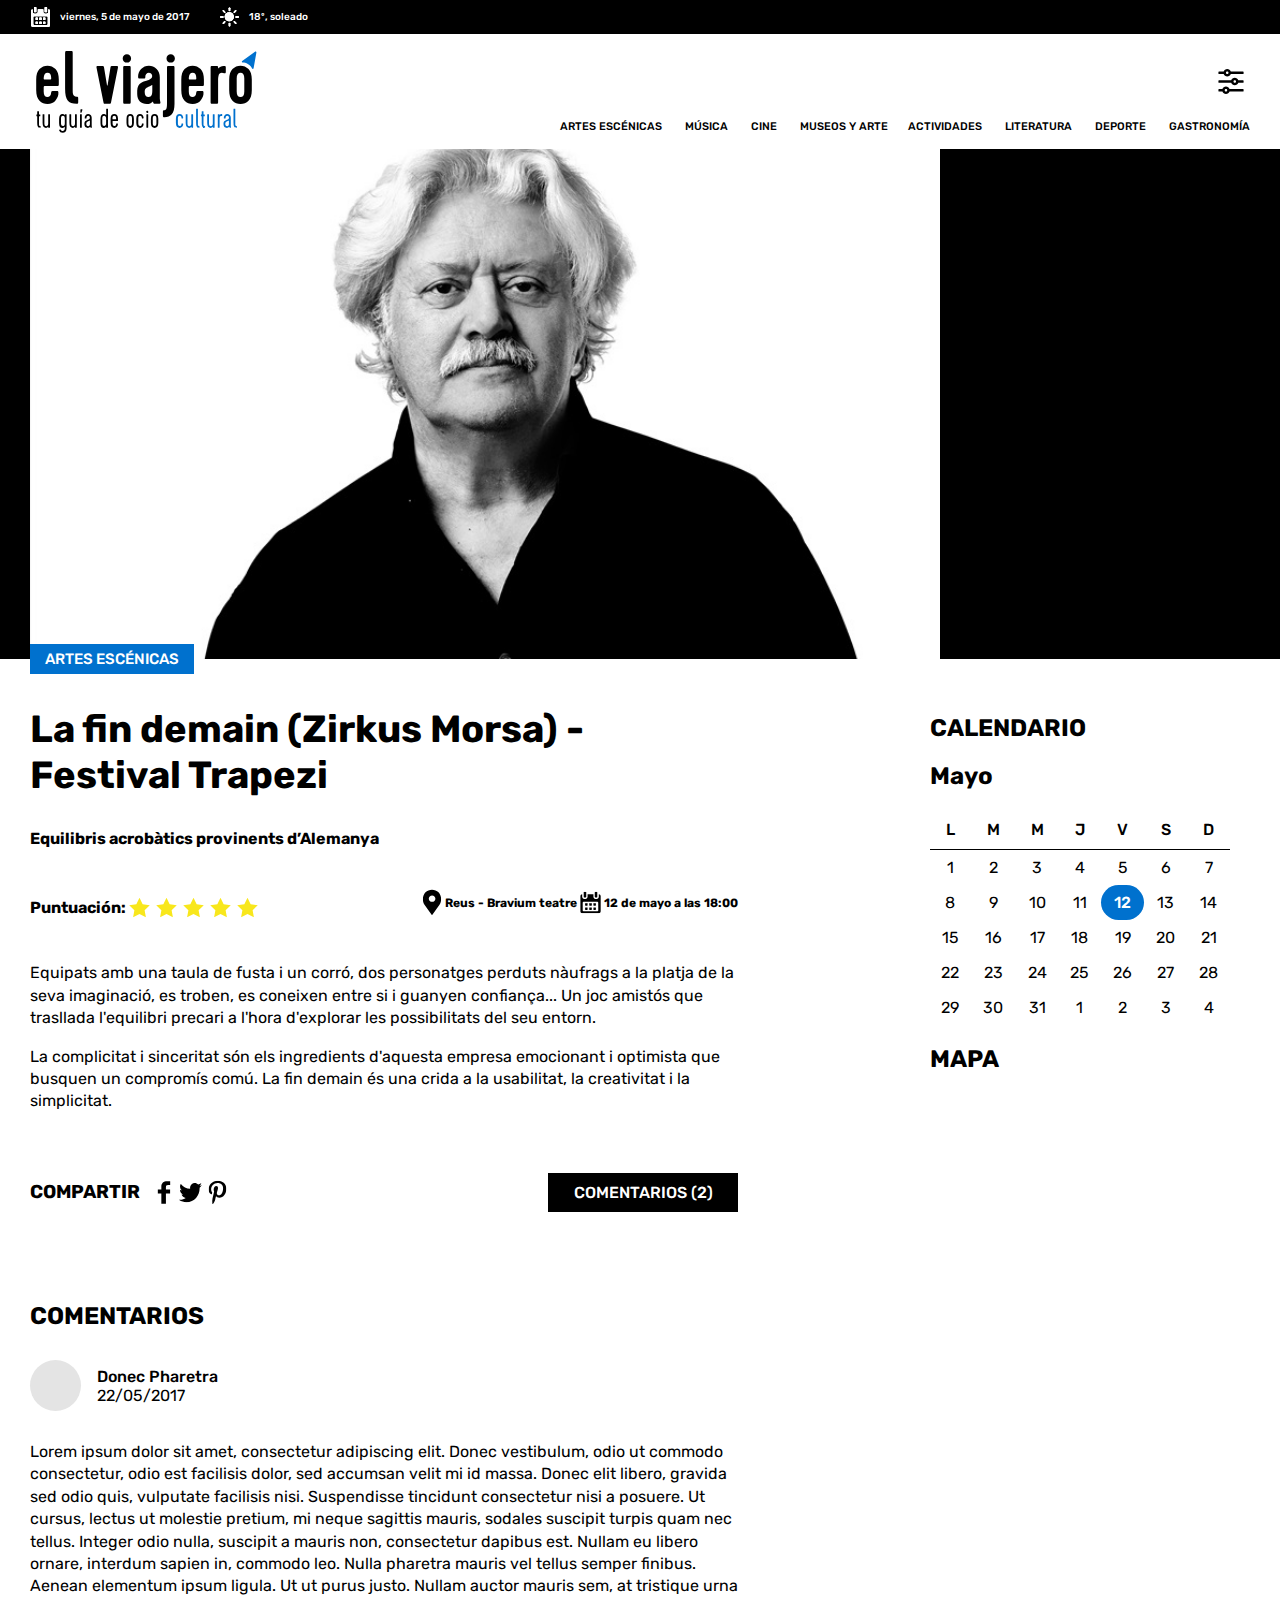
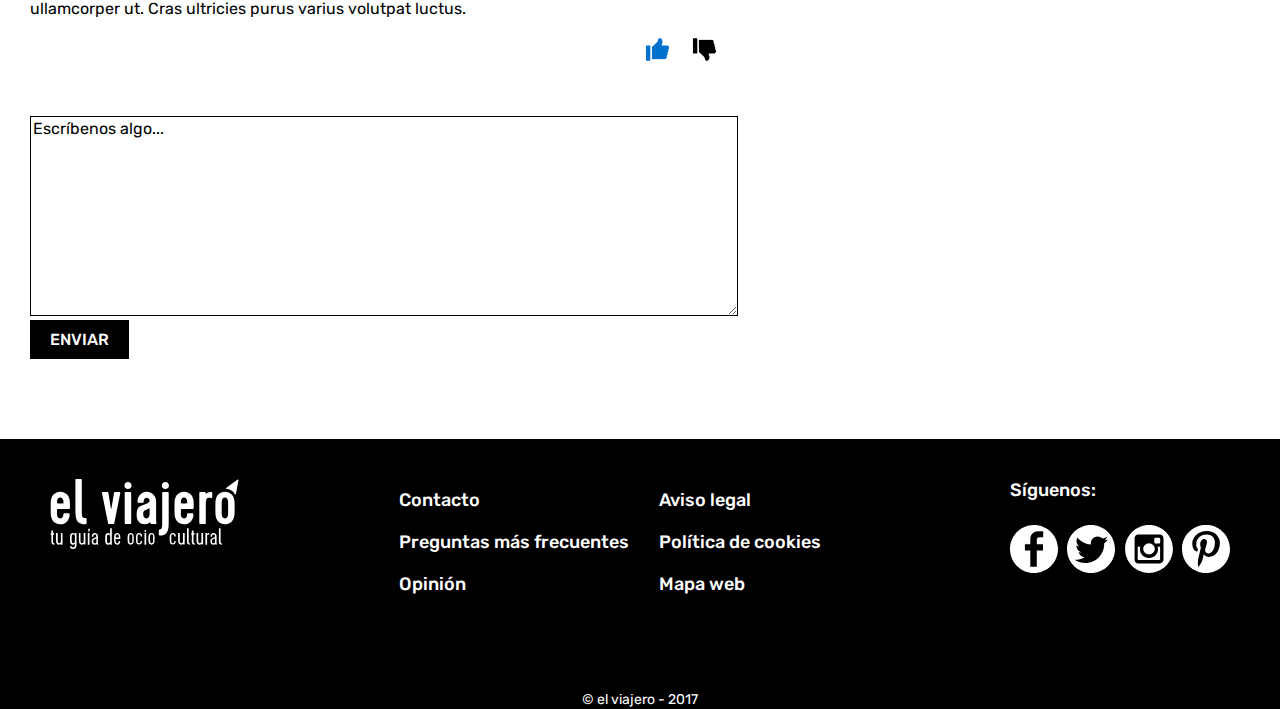
==== commit 6c454fa5: "Més canvis i ajustos al responsive de l'article." ====
--- a/article.html
+++ b/article.html
@@ -104,9 +104,7 @@
         <div class="headwrapper-article">
             <div class="headimg">
             </div>
-            <!--<div class="highlight related">
-
-            </div>-->
+            <!--<div class="highlight related"></div>-->
         </div>
     </header>
     <div class="content-main">
@@ -137,6 +135,27 @@
             </div>
             <a class="commentbutton" href="#com">COMENTARIOS (2)</a>
         </article>
+        <div class="interests">
+            <h2>TAMBIÉN TE PUEDEN INTERESAR</h2>
+            <div class="interests-wrapper">
+                <div class="imagebox">
+                    <div class="elementbox">
+                      <div class="catbox-small">ARTES ESCÉNICAS</div>
+                      <div class="element-link-container">
+                        <a href="article.html" class="element-link">Faemino y Cansado ¡Como en casa ni hablar!</a>
+                      </div>
+                    </div>
+                </div>
+                <div class="imagebox">
+                    <div class="elementbox">
+                      <div class="catbox-small">ARTES ESCÉNICAS</div>
+                      <div class="element-link-container">
+                        <a href="article.html" class="element-link">Faemino y Cansado ¡Como en casa ni hablar!</a>
+                      </div>
+                    </div>
+                </div>
+            </div>
+        </div>
         <aside>
             <div class="dates-calendar">
                 <h2>CALENDARIO</h2>
--- a/css/style.css
+++ b/css/style.css
@@ -28,7 +28,7 @@
     left: -100%;
     width: 100%;
     height: 100vh;
-    z-index: 1000;
+    z-index: 1001;
     background-color: white;
 }
 
@@ -629,6 +629,17 @@
     font-weight: 500;
 }
 
+.interests {
+    background-color: black;
+    width: 100%;
+    padding: 20px 12px;
+    margin-bottom: 60px;
+}
+
+.interests > h2 {
+    color: white;
+}
+
 
 /* ////////////////// ESTILS RESPONSIVE ////////////////// */
 
@@ -787,6 +798,15 @@
     .commentbody {
         line-height: 1.4;
     }
+
+    .interests {
+        padding: 20px 30px;
+    }
+
+    .interests-wrapper {
+        display: flex;
+        justify-content: space-between;
+    }
 }
 
 /* ////////////////// DESKTOP ////////////////// */
@@ -809,6 +829,11 @@
 
     .closeicon {
         display: none;
+    }
+
+    .menuicon {
+        width: 30px;
+        height: 35px;
     }
 
     .menucontent {
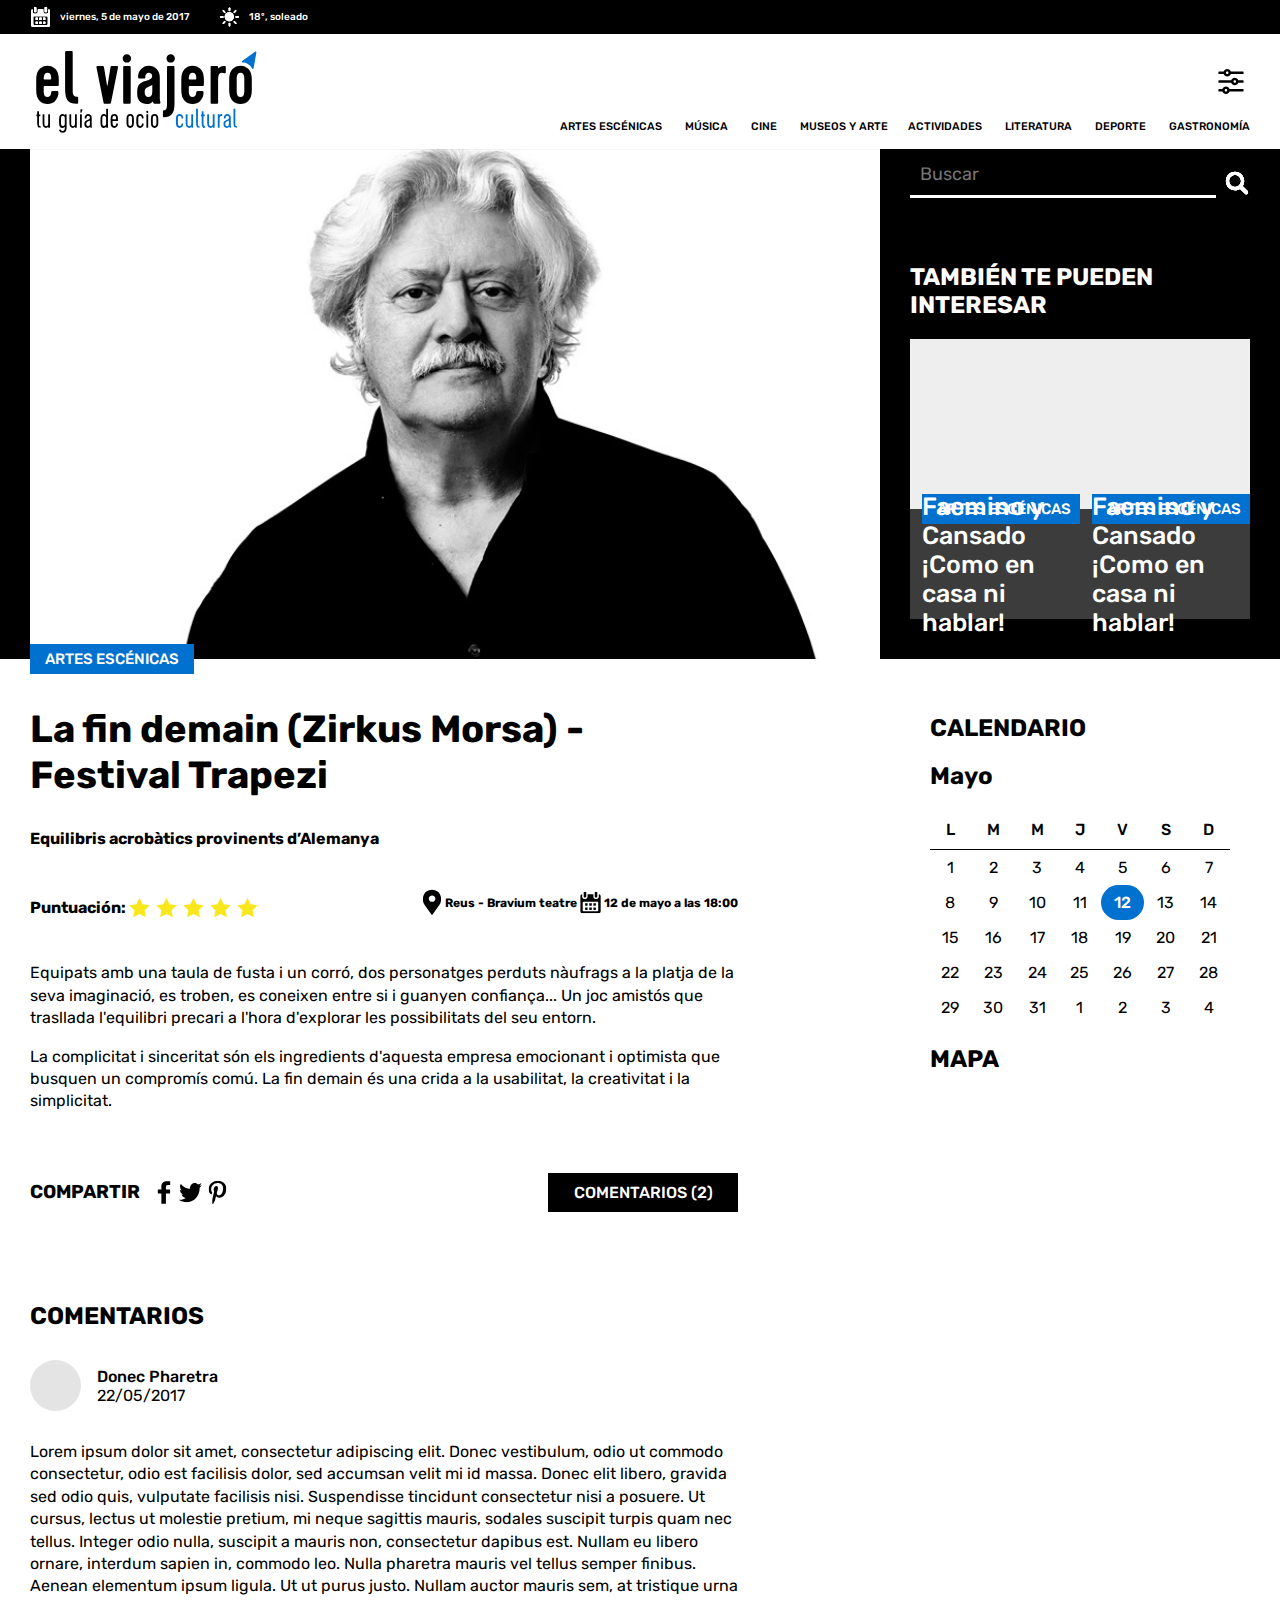
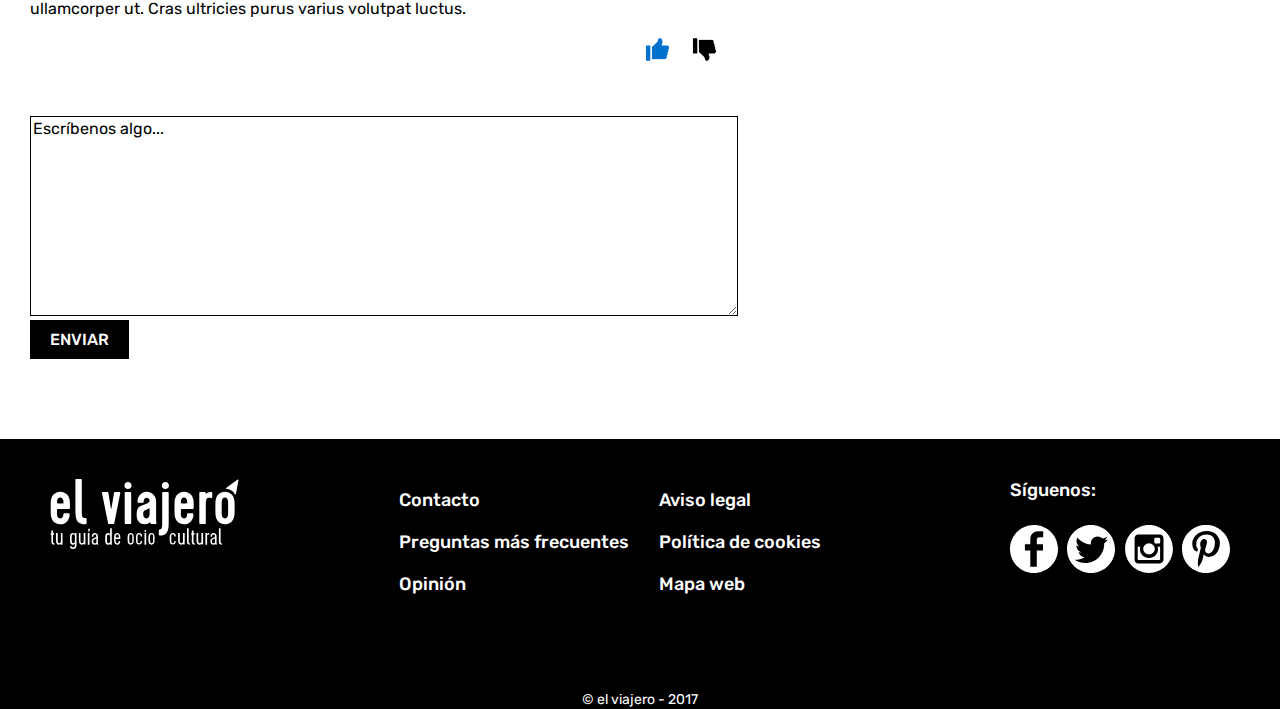
==== commit 489da826: "Responsive article acabat." ====
--- a/article.html
+++ b/article.html
@@ -104,7 +104,7 @@
         <div class="headwrapper-article">
             <div class="headimg">
             </div>
-            <!--<div class="highlight related"></div>-->
+            <div class="highlight related"></div>
         </div>
     </header>
     <div class="content-main">
--- a/css/style.css
+++ b/css/style.css
@@ -435,7 +435,7 @@
     position: relative;
     margin: 0;
     margin-top: -15px;
-    z-index: 1000;
+    z-index: 998;
 }
 
 article {
@@ -793,6 +793,7 @@
 
     .commentbutton {
         float: right;
+        margin-top: -49px;
     }
 
     .commentbody {
@@ -1037,13 +1038,29 @@
 
     .headwrapper-article {
         max-width: 1440px;
+        height: 510px;
         display: flex;
         margin: 0 auto;
         justify-content: space-between;
         padding: 0 30px;
     }
 
+    .interests {
+        margin: 0;
+        padding: 0;
+    }
+
+    .highlight.related > .searchcont {
+        margin-bottom: 45px;
+    }
+
+    .interests-wrapper > .imagebox {
+        width: 100%;
+        height: 280px;
+    }
+
     .content-main {
+        position: relative;
         max-width: 1440px;
         margin: 0 auto;
     }
@@ -1062,14 +1079,15 @@
     }
 
     aside {
+        position: absolute;
+        top: 35px;
+        right: 0;
         flex-direction: column;
         width: 380px;
-        float: right;
-        margin-top: 35px;
-    }
-
-    .commentbutton {
-        margin-top: -49px;
+    }
+
+    .articlecatbox {
+        z-index: 1002;
     }
 
     .comments {
@@ -1116,6 +1134,10 @@
         width: 900px;
     }
 
+    .interests-wrapper > .imagebox {
+        width: 48%;
+    }
+
     article {
         width: 790px;
         padding: 0;
